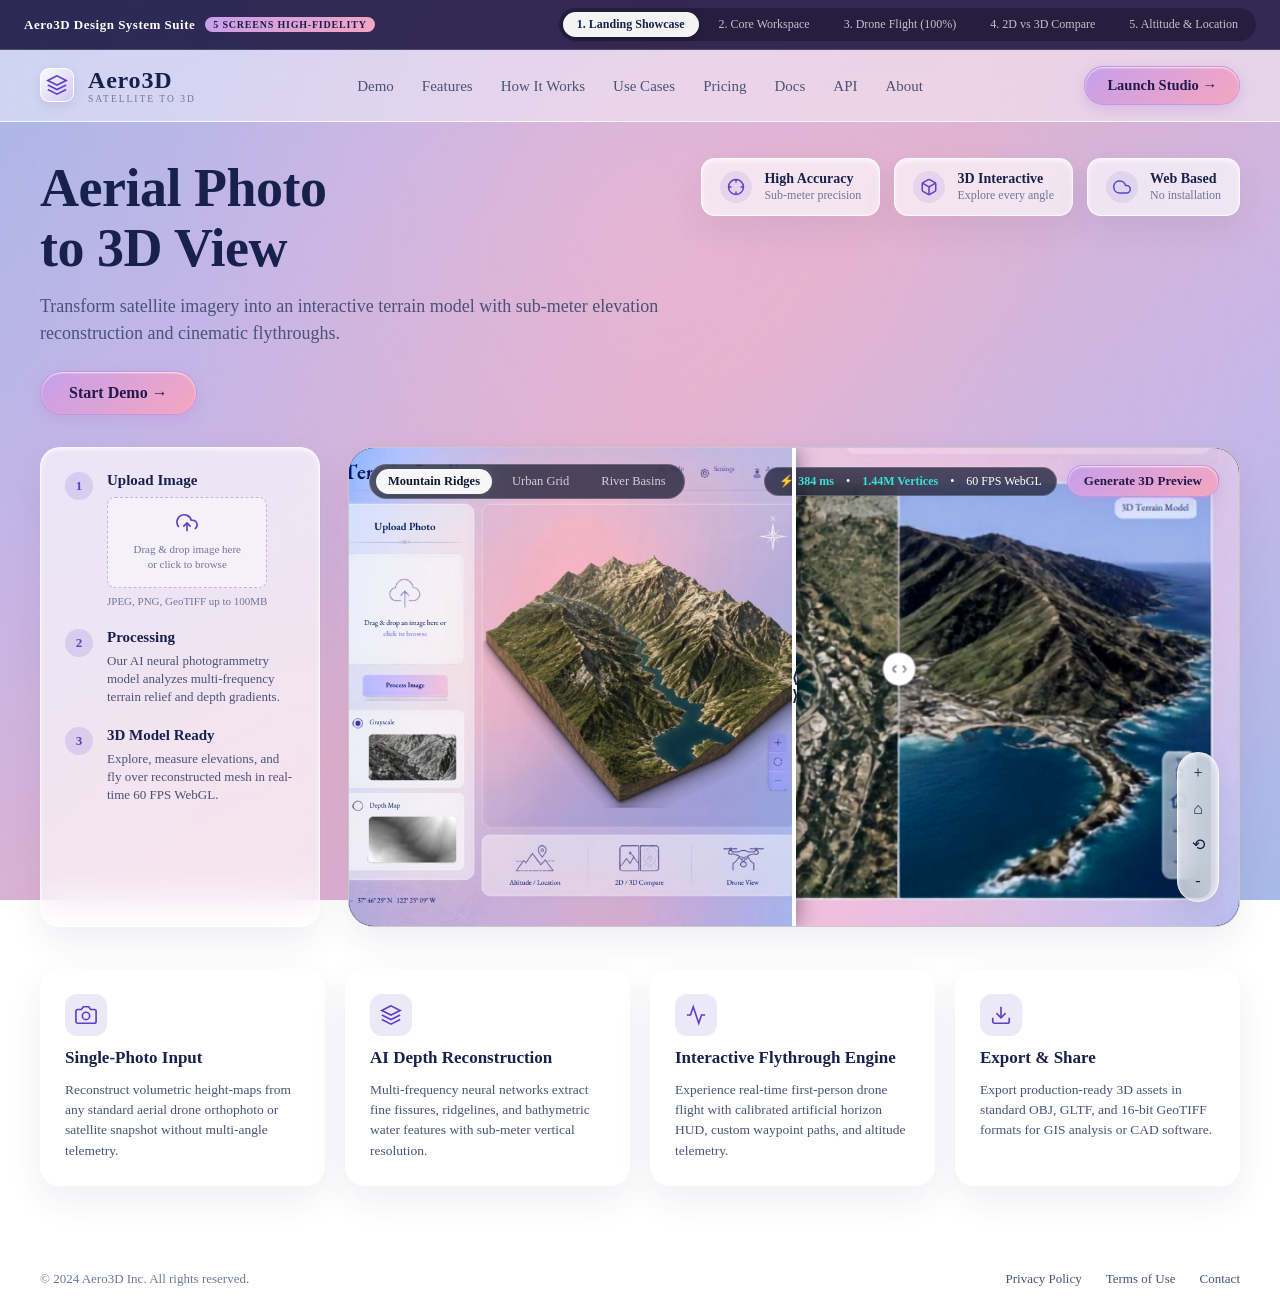
==== Aero3D - Copy/index.html @ 3863f7a6 "first commit" ====
<!DOCTYPE html>
<html lang="en">
<head>
  <meta charset="UTF-8">
  <meta name="viewport" content="width=device-width, initial-scale=1.0">
  <title>Aero3D — Satellite & Aerial Imagery to Interactive 3D Terrain</title>
  
  <!-- Core Design Tokens & Component Styles -->
  <link rel="stylesheet" href="css/design-tokens.css">
  <link rel="stylesheet" href="css/layout.css">
  <link rel="stylesheet" href="css/components.css">

  <!-- Three.js for Real-Time 3D WebGL Terrain Extrusion & Drone Flight (Local & Offline-Ready) -->
  <script src="js/three.min.js"></script>
</head>
<body>

  <!-- App Wrapper -->
  <div class="app-container">

    <!-- =========================================================
         TOP PROTOTYPE SWITCHER (Instant Testing & QA for All 5 Screens)
         ========================================================= -->
    <header class="prototype-switcher-bar">
      <div class="prototype-title">
        <span>Aero3D Design System Suite</span>
        <span class="prototype-badge">5 Screens High-Fidelity</span>
      </div>
      <div class="screen-pills">
        <button class="screen-pill-btn active" data-target="screen-1">1. Landing Showcase</button>
        <button class="screen-pill-btn" data-target="screen-2">2. Core Workspace</button>
        <button class="screen-pill-btn" data-target="screen-3">3. Drone Flight (100%)</button>
        <button class="screen-pill-btn" data-target="screen-4">4. 2D vs 3D Compare</button>
        <button class="screen-pill-btn" data-target="screen-5">5. Altitude & Location</button>
      </div>
    </header>

    <!-- Master Viewport for Screens -->
    <main class="screens-viewport">

      <!-- =========================================================
           SCREEN 1: LANDING / DEMO SHOWCASE PAGE
           ========================================================= -->
      <section id="screen-1" class="screen-view active">
        <!-- Screen 1 Header -->
        <header class="app-header">
          <div class="brand-wrapper" data-nav-target="screen-1">
            <div class="brand-icon">
              <!-- Geometric Layers Satellite Icon -->
              <svg width="22" height="22" viewBox="0 0 24 24" fill="none" stroke="currentColor" stroke-width="1.8">
                <polygon points="12 2 2 7 12 12 22 7 12 2"></polygon>
                <polyline points="2 17 12 22 22 17"></polyline>
                <polyline points="2 12 12 17 22 12"></polyline>
              </svg>
            </div>
            <div class="brand-text-group">
              <span class="brand-title">Aero3D</span>
              <span class="brand-subtitle">Satellite to 3D</span>
            </div>
          </div>

          <nav>
            <ul class="nav-menu">
              <li><a class="nav-link active" data-nav-target="screen-1">Demo</a></li>
              <li><a class="nav-link" href="#features">Features</a></li>
              <li><a class="nav-link" href="#how-it-works">How It Works</a></li>
              <li><a class="nav-link" href="#use-cases">Use Cases</a></li>
              <li><a class="nav-link" href="#pricing">Pricing</a></li>
              <li><a class="nav-link" href="#docs">Docs</a></li>
              <li><a class="nav-link" href="#api">API</a></li>
              <li><a class="nav-link" href="#about">About</a></li>
            </ul>
          </nav>

          <div class="header-actions">
            <button class="btn-primary" data-nav-target="screen-2">
              Launch Studio &rarr;
            </button>
          </div>
        </header>

        <!-- Landing Hero Section -->
        <div class="landing-hero-container">
          <div class="landing-top-bar">
            <div class="hero-title-group">
              <h1 class="hero-title">Aerial Photo<br>to 3D View</h1>
              <p class="hero-subtitle">Transform satellite imagery into an interactive terrain model with sub-meter elevation reconstruction and cinematic flythroughs.</p>
              <button class="btn-primary" data-nav-target="screen-2" style="font-size: 16px; padding: 12px 28px;">
                Start Demo &rarr;
              </button>
            </div>

            <!-- Top-Right Feature Stat Tags -->
            <div class="hero-tag-pills">
              <div class="stat-tag-card">
                <div class="stat-tag-icon">
                  <svg width="18" height="18" viewBox="0 0 24 24" fill="none" stroke="currentColor" stroke-width="2">
                    <circle cx="12" cy="12" r="10"></circle>
                    <line x1="22" y1="12" x2="18" y2="12"></line>
                    <line x1="6" y1="12" x2="2" y2="12"></line>
                    <line x1="12" y1="6" x2="12" y2="2"></line>
                    <line x1="12" y1="22" x2="12" y2="18"></line>
                  </svg>
                </div>
                <div class="stat-tag-text">
                  <h4>High Accuracy</h4>
                  <p>Sub-meter precision</p>
                </div>
              </div>

              <div class="stat-tag-card">
                <div class="stat-tag-icon">
                  <svg width="18" height="18" viewBox="0 0 24 24" fill="none" stroke="currentColor" stroke-width="2">
                    <path d="M21 16V8a2 2 0 0 0-1-1.73l-7-4a2 2 0 0 0-2 0l-7 4A2 2 0 0 0 3 8v8a2 2 0 0 0 1 1.73l7 4a2 2 0 0 0 2 0l7-4A2 2 0 0 0 21 16z"></path>
                    <polyline points="3.27 6.96 12 12.01 20.73 6.96"></polyline>
                    <line x1="12" y1="22.08" x2="12" y2="12"></line>
                  </svg>
                </div>
                <div class="stat-tag-text">
                  <h4>3D Interactive</h4>
                  <p>Explore every angle</p>
                </div>
              </div>

              <div class="stat-tag-card">
                <div class="stat-tag-icon">
                  <svg width="18" height="18" viewBox="0 0 24 24" fill="none" stroke="currentColor" stroke-width="2">
                    <path d="M18 10h-1.26A8 8 0 1 0 9 20h9a5 5 0 0 0 0-10z"></path>
                  </svg>
                </div>
                <div class="stat-tag-text">
                  <h4>Web Based</h4>
                  <p>No installation</p>
                </div>
              </div>
            </div>
          </div>

          <!-- Interactive Demo Sandbox Showcase -->
          <div class="landing-showcase-grid">
            
            <!-- Left Workflow Steps Card -->
            <div class="workflow-steps-card glass-panel">
              <div class="workflow-step">
                <div class="step-number-bubble">1</div>
                <div class="step-content">
                  <h4>Upload Image</h4>
                  <div class="mini-upload-box" data-nav-target="screen-2">
                    <svg width="22" height="22" viewBox="0 0 24 24" fill="none" stroke="#5c41c7" stroke-width="1.8">
                      <path d="M16 16l-4-4-4 4"></path>
                      <path d="M12 12v9"></path>
                      <path d="M20.39 18.39A5 5 0 0 0 18 9h-1.26A8 8 0 1 0 3 16.3"></path>
                    </svg>
                    <p>Drag & drop image here<br>or click to browse</p>
                  </div>
                  <p style="margin-top: 6px; font-size: 11px; color: var(--text-muted);">JPEG, PNG, GeoTIFF up to 100MB</p>
                </div>
              </div>

              <div class="workflow-step">
                <div class="step-number-bubble">2</div>
                <div class="step-content">
                  <h4>Processing</h4>
                  <p>Our AI neural photogrammetry model analyzes multi-frequency terrain relief and depth gradients.</p>
                </div>
              </div>

              <div class="workflow-step">
                <div class="step-number-bubble">3</div>
                <div class="step-content">
                  <h4>3D Model Ready</h4>
                  <p>Explore, measure elevations, and fly over reconstructed mesh in real-time 60 FPS WebGL.</p>
                </div>
              </div>
            </div>

            <!-- Center/Right Split Demo Stage -->
            <div id="landing-showcase-stage" class="showcase-stage-card glass-panel">
              <!-- Top Demo Controls -->
              <div class="sandbox-top-controls">
                <!-- Presets -->
                <div class="tile-preset-selector">
                  <button class="preset-chip active" data-preset="mountain">Mountain Ridges</button>
                  <button class="preset-chip" data-preset="urban">Urban Grid</button>
                  <button class="preset-chip" data-preset="river">River Basins</button>
                </div>

                <!-- Live Render Stats & Button -->
                <div style="display: flex; gap: 10px; align-items: center;">
                  <div class="render-stats-pill">
                    <span>⚡ <strong id="stat-render-time" class="stat-highlight">384 ms</strong></span>
                    <span>•</span>
                    <span id="stat-elevation-points" class="stat-highlight">1.44M Vertices</span>
                    <span>•</span>
                    <span>60 FPS WebGL</span>
                  </div>
                  <button id="btn-generate-demo" class="btn-primary" style="padding: 7px 16px; font-size: 13px;">
                    Generate 3D Preview
                  </button>
                </div>
              </div>

              <!-- Interactive Split-Slider Viewer -->
              <div class="compare-slider-wrapper" style="position: absolute; top: 0; left: 0; width: 100%; height: 100%;">
                <!-- 2D Layer (Right Base) -->
                <div class="compare-panel-2d">
                  <img src="assets/media_1789412458760.jpg" alt="2D Satellite Aerial" class="compare-image-layer" style="object-position: 42% 52%; filter: contrast(1.08);">
                  <span class="panel-badge badge-2d">2D Satellite Image</span>
                </div>

                <!-- 3D Layer (Left Split) -->
                <div id="landing-3d-panel" class="compare-panel-3d" style="width: 50%;">
                  <img src="assets/media_1789412458750.jpg" alt="3D Rendered Mesh" class="compare-image-layer" style="object-position: 70% 48%; filter: saturate(1.15);">
                  <span class="panel-badge badge-3d">3D Terrain Model</span>
                </div>

                <!-- Split Handle -->
                <div id="landing-split-handle" class="compare-slider-handle" style="left: 50%;">
                  <div class="handle-circle-grip">&lang; &rang;</div>
                </div>

                <!-- Floating Canvas Navigation Controls -->
                <div class="stage-zoom-controls" style="bottom: 24px; right: 20px;">
                  <button class="zoom-btn" title="Zoom In">+</button>
                  <button class="zoom-btn" title="Home View">⌂</button>
                  <button class="zoom-btn" title="Reset Orbit">⟲</button>
                  <button class="zoom-btn" title="Zoom Out">-</button>
                </div>
              </div>
            </div>

          </div>

          <!-- Feature Highlights Cards Row -->
          <div class="features-grid">
            <div class="feature-card glass-panel">
              <div class="feature-icon-wrapper">
                <svg width="22" height="22" viewBox="0 0 24 24" fill="none" stroke="currentColor" stroke-width="1.8">
                  <path d="M23 19a2 2 0 0 1-2 2H3a2 2 0 0 1-2-2V8a2 2 0 0 1 2-2h4l2-3h6l2 3h4a2 2 0 0 1 2 2z"></path>
                  <circle cx="12" cy="13" r="4"></circle>
                </svg>
              </div>
              <h3>Single-Photo Input</h3>
              <p>Reconstruct volumetric height-maps from any standard aerial drone orthophoto or satellite snapshot without multi-angle telemetry.</p>
            </div>

            <div class="feature-card glass-panel">
              <div class="feature-icon-wrapper">
                <svg width="22" height="22" viewBox="0 0 24 24" fill="none" stroke="currentColor" stroke-width="1.8">
                  <polygon points="12 2 2 7 12 12 22 7 12 2"></polygon>
                  <polyline points="2 17 12 22 22 17"></polyline>
                  <polyline points="2 12 12 17 22 12"></polyline>
                </svg>
              </div>
              <h3>AI Depth Reconstruction</h3>
              <p>Multi-frequency neural networks extract fine fissures, ridgelines, and bathymetric water features with sub-meter vertical resolution.</p>
            </div>

            <div class="feature-card glass-panel">
              <div class="feature-icon-wrapper">
                <svg width="22" height="22" viewBox="0 0 24 24" fill="none" stroke="currentColor" stroke-width="1.8">
                  <path d="M22 12h-4l-3 9L9 3l-3 9H2"></path>
                </svg>
              </div>
              <h3>Interactive Flythrough Engine</h3>
              <p>Experience real-time first-person drone flight with calibrated artificial horizon HUD, custom waypoint paths, and altitude telemetry.</p>
            </div>

            <div class="feature-card glass-panel">
              <div class="feature-icon-wrapper">
                <svg width="22" height="22" viewBox="0 0 24 24" fill="none" stroke="currentColor" stroke-width="1.8">
                  <path d="M21 15v4a2 2 0 0 1-2 2H5a2 2 0 0 1-2-2v-4"></path>
                  <polyline points="7 10 12 15 17 10"></polyline>
                  <line x1="12" y1="15" x2="12" y2="3"></line>
                </svg>
              </div>
              <h3>Export & Share</h3>
              <p>Export production-ready 3D assets in standard OBJ, GLTF, and 16-bit GeoTIFF formats for GIS analysis or CAD software.</p>
            </div>
          </div>
        </div>

        <!-- Landing Footer -->
        <footer class="landing-footer">
          <div>&copy; 2024 Aero3D Inc. All rights reserved.</div>
          <div class="landing-footer-links">
            <a href="#privacy">Privacy Policy</a>
            <a href="#terms">Terms of Use</a>
            <a href="#contact">Contact</a>
          </div>
        </footer>
      </section>

      <!-- =========================================================
           SCREEN 2: CORE WORKSPACE / STUDIO VIEW
           ========================================================= -->
      <section id="screen-2" class="screen-view">
        <div class="studio-layout">
          <!-- Top Slim Header -->
          <header class="studio-header">
            <div class="brand-wrapper" data-nav-target="screen-1">
              <div class="brand-icon">
                <svg width="20" height="20" viewBox="0 0 24 24" fill="none" stroke="currentColor" stroke-width="1.8">
                  <polygon points="12 2 2 7 12 12 22 7 12 2"></polygon>
                  <polyline points="2 17 12 22 22 17"></polyline>
                  <polyline points="2 12 12 17 22 12"></polyline>
                </svg>
              </div>
              <div class="brand-text-group">
                <span class="brand-title" style="font-size: 20px;">Terrain Studio</span>
                <span class="brand-subtitle">Aero3D v2.4</span>
              </div>
            </div>

            <!-- File Status Readout -->
            <div style="display: flex; align-items: center; gap: 8px; font-size: 13px; color: var(--text-secondary);">
              <span style="width: 8px; height: 8px; border-radius: 50%; background: #28a745; display: inline-block;"></span>
              <span>Alpine_Ridge_DEM_v2.tif &bull; 16-bit GeoTIFF (Processed &bull; Ready)</span>
            </div>

            <!-- Export Actions & Links -->
            <div style="display: flex; align-items: center; gap: 10px;">
              <button class="btn-secondary btn-export" data-format="OBJ">
                <span>OBJ</span>
              </button>
              <button class="btn-secondary btn-export" data-format="GLTF">
                <span>GLTF</span>
              </button>
              <button class="btn-secondary btn-export" data-format="GeoTIFF">
                <span>GeoTIFF</span>
              </button>
              <span style="width: 1px; height: 22px; background: rgba(0,0,0,0.15); margin: 0 4px;"></span>
              <button class="btn-secondary" style="padding: 7px 12px; font-size: 12.5px;">Help</button>
              <button class="btn-secondary" style="padding: 7px 12px; font-size: 12.5px;">Settings</button>
              <button class="btn-secondary" style="padding: 7px 12px; font-size: 12.5px;">Account</button>
            </div>
          </header>

          <!-- Studio Main Body (30% Left Sidebar / 70% 3D Stage) -->
          <div class="studio-main-body">
            
            <!-- Left Sidebar (30% Width) -->
            <aside class="studio-sidebar">
              
              <!-- Upload Photo Card -->
              <div class="sidebar-card glass-panel">
                <div class="card-heading-row">
                  <h3 class="card-title">Upload Photo</h3>
                  <span style="font-size: 12px; color: var(--text-muted);">Source 2D</span>
                </div>

                <div id="studio-drop-area" class="drag-drop-area">
                  <div class="upload-icon-circle">
                    <svg width="22" height="22" viewBox="0 0 24 24" fill="none" stroke="currentColor" stroke-width="1.8">
                      <path d="M16 16l-4-4-4 4"></path>
                      <path d="M12 12v9"></path>
                      <path d="M20.39 18.39A5 5 0 0 0 18 9h-1.26A8 8 0 1 0 3 16.3"></path>
                    </svg>
                  </div>
                  <p class="drag-drop-prompt">Drag & drop an image here or <span>click to browse</span></p>
                  <p class="format-tags">Supported formats: .jpg, .png, .tif (up to 100MB)</p>
                  <input type="file" id="studio-file-input" style="display: none;" accept=".jpg,.png,.tif,.jpeg">
                </div>

                <button class="btn-primary" style="width: 100%; justify-content: center; padding: 10px;">
                  Process Image
                </button>
              </div>

              <!-- Processing Controls Card -->
              <div class="sidebar-card glass-panel">
                <div class="card-heading-row">
                  <h3 class="card-title">Elevation & Depth Maps</h3>
                  <span style="font-size: 12px; color: var(--text-muted);">Inference</span>
                </div>

                <!-- Grayscale vs Depth Map Previews -->
                <div class="map-preview-grid">
                  <div class="map-option-card active" data-type="grayscale">
                    <div class="map-option-header">
                      <input type="radio" name="map-view" checked id="opt-grayscale">
                      <label for="opt-grayscale">Grayscale</label>
                    </div>
                    <canvas id="thumb-grayscale" width="120" height="64" style="background: linear-gradient(135deg, #111, #888, #fff); border-radius: 4px;"></canvas>
                  </div>

                  <div class="map-option-card" data-type="depth">
                    <div class="map-option-header">
                      <input type="radio" name="map-view" id="opt-depth">
                      <label for="opt-depth">Depth Map</label>
                    </div>
                    <canvas id="thumb-depth" width="120" height="64" style="background: radial-gradient(circle at 60% 40%, #fff, #666, #000); border-radius: 4px;"></canvas>
                  </div>
                </div>

                <!-- Colormap Selectors -->
                <div class="slider-group">
                  <div class="slider-label-row">
                    <span>Colormap Preset</span>
                  </div>
                  <div class="colormap-pills">
                    <button class="colormap-pill-btn" data-colormap="grayscale">Grayscale</button>
                    <button class="colormap-pill-btn" data-colormap="turbo">Turbo</button>
                    <button class="colormap-pill-btn active" data-colormap="terrain">Terrain</button>
                  </div>
                </div>

                <!-- Elevation Scale Slider -->
                <div class="slider-group">
                  <div class="slider-label-row">
                    <span>Elevation Extrusion</span>
                    <span id="elevation-val-badge" class="slider-val-badge">1.2x</span>
                  </div>
                  <input type="range" id="studio-elevation-slider" min="0.1" max="3.0" step="0.1" value="1.2">
                  <div style="display: flex; justify-content: space-between; font-size: 11px; color: var(--text-muted);">
                    <span>Flat (0.1x)</span>
                    <span>Nominal (1.0x)</span>
                    <span>Exaggerated (3.0x)</span>
                  </div>
                </div>
              </div>

            </aside>

            <!-- Main Workspace (70% Width) -->
            <main class="studio-stage-wrapper glass-panel">
              
              <!-- 3D WebGL Viewport Container -->
              <div id="studio-webgl-container" class="webgl-viewport-container">
                <!-- North Arrow Indicator -->
                <div class="stage-north-indicator">
                  <span class="north-star">&#10022;</span>
                  <span class="north-label">N</span>
                </div>

                <!-- Coordinates readout -->
                <div class="stage-coords-badge">
                  <svg width="15" height="15" viewBox="0 0 24 24" fill="none" stroke="#5c41c7" stroke-width="2">
                    <circle cx="12" cy="12" r="10"></circle>
                    <line x1="22" y1="12" x2="18" y2="12"></line>
                    <line x1="6" y1="12" x2="2" y2="12"></line>
                    <line x1="12" y1="6" x2="12" y2="2"></line>
                    <line x1="12" y1="22" x2="12" y2="18"></line>
                  </svg>
                  <span>37&deg; 46' 29" N &nbsp; 122&deg; 25' 09" W</span>
                </div>

                <!-- Floating Zoom Buttons -->
                <div class="stage-zoom-controls">
                  <button id="stage-zoom-in" class="zoom-btn" title="Zoom In">+</button>
                  <button id="stage-reset-view" class="zoom-btn" title="Reset Orbit">↺</button>
                  <button id="stage-zoom-out" class="zoom-btn" title="Zoom Out">-</button>
                </div>
              </div>

              <!-- Bottom Floating Dock (3 Control Modules) -->
              <nav class="studio-floating-dock">
                
                <!-- Module 1: Altitude / Location -->
                <button class="dock-module-btn" data-nav-target="screen-5">
                  <div class="dock-module-icon">
                    <svg width="26" height="26" viewBox="0 0 24 24" fill="none" stroke="currentColor" stroke-width="1.8">
                      <path d="M8 3l4 8 5-5 5 15H2L8 3z"></path>
                      <circle cx="12" cy="7" r="2"></circle>
                    </svg>
                  </div>
                  <span>Altitude / Location</span>
                </button>

                <div class="dock-divider"></div>

                <!-- Module 2: 2D vs 3D Comparison -->
                <button class="dock-module-btn" data-nav-target="screen-4">
                  <div class="dock-module-icon">
                    <svg width="26" height="26" viewBox="0 0 24 24" fill="none" stroke="currentColor" stroke-width="1.8">
                      <rect x="3" y="3" width="18" height="18" rx="2" ry="2"></rect>
                      <line x1="12" y1="3" x2="12" y2="21"></line>
                      <path d="M8 12l2 2 3-4"></path>
                    </svg>
                  </div>
                  <span>2D / 3D Compare</span>
                </button>

                <div class="dock-divider"></div>

                <!-- Module 3: Drone View -->
                <button class="dock-module-btn" data-nav-target="screen-3">
                  <div class="dock-module-icon">
                    <!-- Quadcopter Drone Icon -->
                    <svg width="26" height="26" viewBox="0 0 24 24" fill="none" stroke="currentColor" stroke-width="1.8">
                      <circle cx="12" cy="12" r="3"></circle>
                      <line x1="12" y1="9" x2="12" y2="4"></line>
                      <line x1="12" y1="15" x2="12" y2="20"></line>
                      <line x1="9" y1="12" x2="4" y2="12"></line>
                      <line x1="15" y1="12" x2="20" y2="12"></line>
                      <circle cx="4" cy="4" r="2"></circle>
                      <circle cx="20" cy="4" r="2"></circle>
                      <circle cx="4" cy="20" r="2"></circle>
                      <circle cx="20" cy="20" r="2"></circle>
                    </svg>
                  </div>
                  <span>Drone View</span>
                </button>

              </nav>

            </main>
          </div>
        </div>
      </section>

      <!-- =========================================================
           SCREEN 3: FULLSCREEN DRONE FLIGHT VIEW (100% CANVAS)
           ========================================================= -->
      <section id="screen-3" class="screen-view">
        <div class="drone-viewport-wrapper">
          <!-- Edge-to-Edge WebGL Flight Canvas -->
          <canvas id="drone-canvas"></canvas>

          <!-- Minimalistic HUD Overlay -->
          <div class="drone-hud-overlay">
            
            <!-- Top HUD Heading & Telemetry Bar -->
            <div class="hud-top-bar">
              <!-- Airspeed Readout -->
              <div class="hud-telemetry-badge">
                <span class="hud-metric-label">Airspeed</span>
                <div>
                  <span id="hud-airspeed-val" class="hud-metric-val">54</span>
                  <span class="hud-metric-unit">km/h</span>
                </div>
              </div>

              <!-- Center Compass Tape -->
              <div class="compass-tape-container">
                <span id="hud-compass-heading" class="compass-heading-text">042&deg; NE</span>
                <div class="compass-tape-ticks">
                  <span>030</span>
                  <span>|</span>
                  <span style="color: #fff; font-weight: bold;">042</span>
                  <span>|</span>
                  <span>060</span>
                </div>
              </div>

              <!-- Altitude Counter -->
              <div class="hud-telemetry-badge" style="align-items: flex-end;">
                <span class="hud-metric-label">Altitude</span>
                <div>
                  <span id="hud-altitude-val" class="hud-metric-val">412 m</span>
                  <span class="hud-metric-unit">AGL</span>
                </div>
                <span id="hud-msl-val" style="font-size: 11px; color: rgba(255,255,255,0.7); margin-top: 2px;">2,134 m MSL</span>
              </div>
            </div>

            <!-- Center Artificial Horizon Indicator SVG -->
            <div class="hud-center-stage">
              <svg class="artificial-horizon-svg" viewBox="0 0 320 320">
                <!-- Pitch & Roll dynamic group -->
                <g id="hud-horizon-pitch-group">
                  <!-- Pitch ladder lines -->
                  <line x1="120" y1="120" x2="200" y2="120" stroke="rgba(255,255,255,0.7)" stroke-width="1.5"></line>
                  <text x="210" y="124" fill="rgba(255,255,255,0.7)" font-size="10" font-family="Times New Roman">+10&deg;</text>
                  
                  <line x1="100" y1="160" x2="220" y2="160" stroke="#38e1d5" stroke-width="2"></line>
                  <text x="230" y="164" fill="#38e1d5" font-size="11" font-family="Times New Roman">0&deg; HORIZON</text>

                  <line x1="120" y1="200" x2="200" y2="200" stroke="rgba(255,255,255,0.7)" stroke-width="1.5" stroke-dasharray="4,4"></line>
                  <text x="210" y="204" fill="rgba(255,255,255,0.7)" font-size="10" font-family="Times New Roman">-10&deg;</text>
                </g>

                <!-- Static Aircraft Reticle in Center -->
                <circle cx="160" cy="160" r="4" fill="#38e1d5"></circle>
                <line x1="130" y1="160" x2="150" y2="160" stroke="#38e1d5" stroke-width="2.5"></line>
                <line x1="170" y1="160" x2="190" y2="160" stroke="#38e1d5" stroke-width="2.5"></line>
                <line x1="160" y1="150" x2="160" y2="140" stroke="#38e1d5" stroke-width="2.5"></line>
              </svg>
            </div>

            <!-- Floating Flight Footer Bar -->
            <footer class="drone-floating-footer">
              
              <!-- WASD / Arrow Control Map Indicator -->
              <div class="wasd-control-map">
                <div class="key-cluster">
                  <div class="key-pill key-w">W</div>
                  <div class="key-pill key-a">A</div>
                  <div class="key-pill key-s">S</div>
                  <div class="key-pill key-d">D</div>
                </div>
                <div class="key-cluster-desc">
                  <strong>Flight Controls</strong><br>
                  Pitch / Roll / Yaw
                </div>
              </div>

              <!-- Speed Multiplier -->
              <div class="flight-control-group">
                <span class="control-group-title">Speed:</span>
                <div class="speed-pills">
                  <button class="speed-btn active" data-speed="1">1x</button>
                  <button class="speed-btn" data-speed="2">2x</button>
                  <button class="speed-btn" data-speed="5">5x</button>
                </div>
              </div>

              <!-- Waypoint Path Recorder -->
              <div class="waypoint-recorder-group">
                <button id="record-flight-btn" class="record-btn">
                  <span class="rec-dot">&bull;</span> Record Flight
                </button>
                <span id="rec-timer-badge" style="display: none; font-size: 11px; color: #c92a2a; font-weight: bold;">REC 00:00:00</span>
                <div class="playback-controls">
                  <button id="play-flight-btn" class="hud-btn-mini" title="Play Flight Path">&blacktriangleright;</button>
                  <button id="pause-flight-btn" class="hud-btn-mini" title="Pause Flight Path">&#10074;&#10074;</button>
                </div>
              </div>

              <!-- Camera Angle Presets -->
              <div class="flight-control-group">
                <span class="control-group-title">Angle:</span>
                <div class="camera-preset-pills">
                  <button class="camera-preset-btn" data-preset="nadir">Nadir 90&deg;</button>
                  <button class="camera-preset-btn" data-preset="oblique">Oblique 45&deg;</button>
                  <button class="camera-preset-btn active" data-preset="horizon">Horizon 0&deg;</button>
                </div>
              </div>

              <!-- Exit to Studio Button -->
              <button class="exit-studio-btn" data-nav-target="screen-2">
                <span>&larr; Exit to Studio</span>
              </button>

            </footer>

          </div>
        </div>
      </section>

      <!-- =========================================================
           SCREEN 4: 2D VS 3D COMPARISON WINDOW
           ========================================================= -->
      <section id="screen-4" class="screen-view">
        <div class="compare-screen-container">
          
          <!-- Top Bar -->
          <div class="compare-top-header">
            <div class="compare-title-group">
              <h2>2D vs 3D Comparison</h2>
              <p>Synchronized dual-viewport inspection with coordinate grid alignment and elevation difference overlay.</p>
            </div>

            <button class="btn-secondary" data-nav-target="screen-2">
              &larr; Back to Studio
            </button>
          </div>

          <!-- Control Toolbar -->
          <div class="compare-toolbar">
            <div class="compare-tools-left">
              <!-- Dual-View Lock / Unlock Toggle -->
              <button id="btn-toggle-lock" class="compare-toggle-btn active">
                <span class="icon">&#128274;</span> Synchronized View
              </button>

              <!-- Difference Map Peak Overlay Toggle -->
              <button id="btn-toggle-diff" class="compare-toggle-btn">
                <span class="icon">&#128506;</span> Peak Difference Overlay
              </button>
            </div>

            <div class="compare-tools-right">
              <!-- Opacity Cross-Fade Slider -->
              <div class="compare-opacity-group">
                <span>3D Relief Opacity:</span>
                <input type="range" id="compare-opacity-slider" min="0" max="1" step="0.05" value="1" style="width: 140px;">
              </div>
            </div>
          </div>

          <!-- Comparison Viewport Stage (Side-by-Side Split Slider) -->
          <div class="compare-stage-card">
            <div id="compare-slider-wrapper" class="compare-slider-wrapper">
              
              <!-- Left Panel: 2D Satellite Image -->
              <div class="compare-panel-2d">
                <img id="compare-img-2d" src="assets/media_1789412458760.jpg" alt="Source 2D Satellite" class="compare-image-layer" style="object-position: 42% 52%;">
                <span class="panel-badge badge-2d">Source Satellite 2D (Sentinel-2 High-Res &bull; 0.5m GSD)</span>
                
                <!-- Coordinate Grid Lines -->
                <div class="coord-grid-overlay">
                  <span class="coord-grid-ticks">35&deg; 50' N / 120&deg; 16' E &bull; Grid 500m</span>
                </div>
              </div>

              <!-- Right Panel: Synchronized 3D Textured Relief Mesh -->
              <div id="compare-panel-3d" class="compare-panel-3d">
                <img id="compare-img-3d" src="assets/media_1789412458750.jpg" alt="Extruded 3D Relief Mesh" class="compare-image-layer" style="object-position: 70% 48%;">
                <span class="panel-badge badge-3d">Aero3D Neural DEM (Extruded Surface Relief)</span>
                
                <!-- Coordinate Grid Lines for 3D -->
                <div class="coord-grid-overlay"></div>
              </div>

              <!-- Peak Elevation Difference Map Overlay Layer -->
              <div id="difference-overlay-layer" class="difference-overlay-layer">
                <canvas id="difference-canvas"></canvas>
              </div>

              <!-- Central Draggable Split Slider Handle -->
              <div id="compare-slider-handle" class="compare-slider-handle">
                <div class="handle-circle-grip">&lang; &rang;</div>
              </div>

            </div>
          </div>

        </div>
      </section>

      <!-- =========================================================
           SCREEN 5: ALTITUDE & LOCATION MAP-BASED INFO PAGE
           ========================================================= -->
      <section id="screen-5" class="screen-view">
        <!-- Header -->
        <header class="app-header">
          <div class="brand-wrapper" data-nav-target="screen-1">
            <div class="brand-icon">
              <svg width="22" height="22" viewBox="0 0 24 24" fill="none" stroke="currentColor" stroke-width="1.8">
                <polygon points="12 2 2 7 12 12 22 7 12 2"></polygon>
                <polyline points="2 17 12 22 22 17"></polyline>
                <polyline points="2 12 12 17 22 12"></polyline>
              </svg>
            </div>
            <div class="brand-text-group">
              <span class="brand-title">Aero3D</span>
              <span class="brand-subtitle">Satellite to 3D</span>
            </div>
          </div>

          <nav>
            <ul class="nav-menu">
              <li><a class="nav-link" data-nav-target="screen-2">Dashboard</a></li>
              <li><a class="nav-link active" data-nav-target="screen-5">Map</a></li>
              <li><a class="nav-link" href="#scenes">Scenes</a></li>
              <li><a class="nav-link" href="#tools">Tools</a></li>
              <li><a class="nav-link" href="#data">Data</a></li>
              <li><a class="nav-link" href="#help">Help</a></li>
            </ul>
          </nav>

          <div class="header-actions">
            <button class="btn-icon" title="Account Profile">
              <svg width="18" height="18" viewBox="0 0 24 24" fill="none" stroke="currentColor" stroke-width="2">
                <path d="M20 21v-2a4 4 0 0 0-4-4H8a4 4 0 0 0-4 4v2"></path>
                <circle cx="12" cy="7" r="4"></circle>
              </svg>
            </button>
          </div>
        </header>

        <!-- Main Map Container -->
        <div class="map-screen-container">
          
          <!-- Title Row with "Open in 3D" Button -->
          <div class="map-screen-top-header">
            <div class="map-title-group">
              <h2>Altitude / Location</h2>
              <p>Explore elevation and coordinates</p>
            </div>

            <button class="btn-secondary" data-nav-target="screen-2" style="padding: 10px 22px; font-size: 15px; font-weight: 600;">
              <svg width="18" height="18" viewBox="0 0 24 24" fill="none" stroke="currentColor" stroke-width="2">
                <path d="M21 16V8a2 2 0 0 0-1-1.73l-7-4a2 2 0 0 0-2 0l-7 4A2 2 0 0 0 3 8v8a2 2 0 0 0 1 1.73l7 4a2 2 0 0 0 2 0l7-4A2 2 0 0 0 21 16z"></path>
                <polyline points="3.27 6.96 12 12.01 20.73 6.96"></polyline>
                <line x1="12" y1="22.08" x2="12" y2="12"></line>
              </svg>
              <span>Open in 3D</span>
            </button>
          </div>

          <!-- Main Grid: 60% Map + 40% Analytical Side Panel -->
          <div class="map-dashboard-grid">
            
            <!-- Interactive Topographic 2D Map (60%) -->
            <div class="topographic-map-card">
              <canvas id="topographic-map-canvas"></canvas>

              <!-- Compass Rose -->
              <div class="map-compass-rose">
                <svg viewBox="0 0 100 100" width="50" height="50">
                  <polygon points="50,10 56,44 50,40" fill="#5c41c7"></polygon>
                  <polygon points="50,10 44,44 50,40" fill="#7b62db"></polygon>
                  <polygon points="50,90 56,56 50,60" fill="#888"></polygon>
                  <polygon points="50,90 44,56 50,60" fill="#aaa"></polygon>
                  <polygon points="10,50 44,44 40,50" fill="#888"></polygon>
                  <polygon points="10,50 44,56 40,50" fill="#aaa"></polygon>
                  <polygon points="90,50 56,44 60,50" fill="#888"></polygon>
                  <polygon points="90,50 56,56 60,50" fill="#aaa"></polygon>
                  <circle cx="50" cy="50" r="4" fill="#fff" stroke="#5c41c7" stroke-width="1.5"></circle>
                  <text x="46" y="8" font-size="11" font-weight="bold" fill="#18204c" font-family="Times New Roman">N</text>
                  <text x="47" y="99" font-size="10" fill="#555" font-family="Times New Roman">S</text>
                  <text x="92" y="54" font-size="10" fill="#555" font-family="Times New Roman">E</text>
                  <text x="1" y="54" font-size="10" fill="#555" font-family="Times New Roman">W</text>
                </svg>
              </div>

              <!-- Summit Marker Pin with Tooltip -->
              <div class="map-summit-pin">
                <div class="pin-icon-wrapper">&#128205;</div>
                <div class="pin-bubble">2,134 m</div>
              </div>

              <!-- Map Scale Bar -->
              <div class="map-scale-bar">
                <span>0</span>
                <div class="scale-tick-line"></div>
                <span>500</span>
                <span>1000 m</span>
              </div>
            </div>

            <!-- Analytical Side Panel (40%) -->
            <aside class="map-analytical-panel">
              
              <!-- Location Card -->
              <div class="data-metric-card glass-panel">
                <div class="metric-card-icon">
                  <svg width="20" height="20" viewBox="0 0 24 24" fill="none" stroke="currentColor" stroke-width="2">
                    <path d="M21 10c0 7-9 13-9 13s-9-6-9-13a9 9 0 0 1 18 0z"></path>
                    <circle cx="12" cy="10" r="3"></circle>
                  </svg>
                </div>
                <div class="metric-card-content">
                  <div class="metric-header-title">Location</div>
                  <div class="metric-primary-val" style="font-size: 20px;">Alpine Ridge</div>
                  <div class="metric-sub-val">Rocky Mountains &bull; Colorado, USA</div>
                </div>
              </div>

              <!-- Altitude Card -->
              <div class="data-metric-card glass-panel">
                <div class="metric-card-icon">
                  <svg width="20" height="20" viewBox="0 0 24 24" fill="none" stroke="currentColor" stroke-width="2">
                    <path d="M8 3l4 8 5-5 5 15H2L8 3z"></path>
                  </svg>
                </div>
                <div class="metric-card-content">
                  <div class="metric-header-title">Altitude</div>
                  <div class="metric-primary-val">2,134 m</div>
                  <div class="metric-sub-val">7,001 ft ASL</div>
                </div>
              </div>

              <!-- Coordinates Card -->
              <div class="data-metric-card glass-panel">
                <div class="metric-card-icon">
                  <svg width="20" height="20" viewBox="0 0 24 24" fill="none" stroke="currentColor" stroke-width="2">
                    <circle cx="12" cy="12" r="10"></circle>
                    <line x1="22" y1="12" x2="18" y2="12"></line>
                    <line x1="6" y1="12" x2="2" y2="12"></line>
                    <line x1="12" y1="6" x2="12" y2="2"></line>
                    <line x1="12" y1="22" x2="12" y2="18"></line>
                  </svg>
                </div>
                <div class="metric-card-content">
                  <div class="metric-header-title">Coordinates</div>
                  <div style="font-size: 15px; font-weight: 700; color: var(--text-primary);">
                    35&deg; 50' 35.12" N &nbsp; 120&deg; 16' 47.85" E
                  </div>
                  <div class="metric-sub-val" style="font-size: 12px; margin-top: 2px;">
                    UTM 11S 275432 3975434
                  </div>
                </div>
              </div>

              <!-- Terrain Statistics Card -->
              <div class="data-metric-card glass-panel">
                <div class="metric-card-icon">
                  <svg width="20" height="20" viewBox="0 0 24 24" fill="none" stroke="currentColor" stroke-width="2">
                    <path d="M3 3v18h18"></path>
                    <path d="M18.7 8l-5.1 5.2-2.8-2.7L7 14.3"></path>
                  </svg>
                </div>
                <div class="metric-card-content">
                  <div class="metric-header-title">Terrain Statistics</div>
                  <div style="display: flex; gap: 14px; font-size: 14px; color: var(--text-primary); font-weight: 600; margin-top: 4px;">
                    <span>Min: <strong>1,245 m</strong></span>
                    <span>&bull;</span>
                    <span>Avg: <strong>1,890 m</strong></span>
                    <span>&bull;</span>
                    <span>Peak: <strong>2,542 m</strong></span>
                  </div>
                </div>
              </div>

              <!-- Coordinate Search & Export -->
              <div class="coord-search-row">
                <input type="text" id="coord-search-input" class="coord-search-input" placeholder="Search Lat, Lon or Landmark...">
                <button id="coord-search-btn" class="btn-secondary" style="padding: 10px 16px;">Search</button>
              </div>

              <button id="export-summary-btn" class="btn-primary" style="width: 100%; justify-content: center; padding: 11px;">
                Export Summary Report &darr;
              </button>

            </aside>

          </div>

          <!-- Bottom Full-Width Elevation Profile Graph -->
          <div class="elevation-profile-fullcard glass-panel">
            <div class="profile-card-header">
              <h3>Elevation Profile</h3>
              <div class="profile-stats-summary">
                <div>Distance: <strong>14.6 km</strong></div>
                <div>Elevation Gain: <strong>1,289 m</strong></div>
              </div>
            </div>

            <!-- 2D Cross-Section Canvas -->
            <div class="elevation-graph-canvas-wrapper">
              <canvas id="elevation-profile-canvas"></canvas>
            </div>
          </div>

        </div>

        <!-- Status Bar -->
        <footer class="map-status-bar">
          <div class="map-status-left">
            <span>35&deg; 50' 35.12" N, 120&deg; 16' 47.85" E</span>
            <span>2,134 m</span>
          </div>
          <div class="map-status-right">
            <span>Map Data &copy; 2024 Aero3D</span>
            <span>EPSG:4326</span>
          </div>
        </footer>
      </section>

    </main>
  </div>

  <!-- Application Logic & Engine Scripts -->
  <script src="js/terrain-engine.js"></script>
  <script src="js/drone-flight.js"></script>
  <script src="js/comparison-engine.js"></script>
  <script src="js/altitude-analytics.js"></script>
  <script src="api-client.js"></script>
  <script src="js/app.js"></script>

</body>
</html>
---- Aero3D - Copy/css/design-tokens.css ----
/* Aero3D Design Tokens & Core Theme
   Grounded Earth Tones & Atmospheric Twilight Theme
   Strictly Times New Roman Typography */

:root {
  /* Typography */
  --font-serif: "Times New Roman", Times, Baskerville, "Playfair Display", Georgia, serif;
  --font-display: "Times New Roman", Times, Georgia, serif;
  --font-mono: "Times New Roman", Times, "Courier New", monospace;

  /* Atmospheric Sky & Terrain Background */
  --bg-gradient: linear-gradient(135deg, #a4b7e8 0%, #c4b5e7 25%, #e5b0cb 50%, #c8b7e8 75%, #a6b9e8 100%);
  --bg-radial: radial-gradient(circle at 50% 25%, rgba(245, 185, 210, 0.45) 0%, rgba(195, 185, 232, 0.25) 50%, transparent 80%);
  --bg-dark-hud: rgba(18, 24, 48, 0.82);

  /* Frosted Glassmorphism */
  --glass-bg: rgba(255, 255, 255, 0.65);
  --glass-bg-subtle: rgba(255, 255, 255, 0.42);
  --glass-bg-elevated: rgba(255, 255, 255, 0.78);
  --glass-bg-input: rgba(255, 255, 255, 0.55);
  --glass-border: 1px solid rgba(255, 255, 255, 0.78);
  --glass-border-subtle: 1px solid rgba(255, 255, 255, 0.45);
  --glass-border-focus: 1px solid rgba(92, 65, 199, 0.55);
  --glass-shadow: 0 14px 34px rgba(45, 38, 90, 0.08), 0 2px 4px rgba(255, 255, 255, 0.65) inset;
  --glass-shadow-lg: 0 22px 50px rgba(45, 38, 90, 0.13), 0 3px 6px rgba(255, 255, 255, 0.8) inset;
  --glass-shadow-dock: 0 18px 45px rgba(35, 30, 80, 0.16), 0 2px 6px rgba(255, 255, 255, 0.85) inset;
  --backdrop-blur: blur(20px);
  --backdrop-blur-sm: blur(12px);

  /* Color Palette */
  --text-primary: #18204c;
  --text-secondary: #4b5277;
  --text-muted: #6f769b;
  --text-on-dark: #f2f4ff;

  --accent-purple: #5c41c7;
  --accent-purple-light: #7b62db;
  --accent-purple-glow: rgba(92, 65, 199, 0.25);
  --accent-gradient-btn: linear-gradient(135deg, #c79feb 0%, #f4a6bf 100%);
  --accent-gradient-btn-hover: linear-gradient(135deg, #bd8ee7 0%, #f095b2 100%);
  --accent-pill-border: rgba(186, 142, 222, 0.6);

  /* Earth & Satellite Tones */
  --color-slate-grey: #636b7b;
  --color-muted-charcoal: #303746;
  --color-topographic-green: #3b6b55;
  --color-topographic-green-light: #528c70;
  --color-earth-brown: #7b5b3e;
  --color-deep-blue: #1e356e;
  --color-atmospheric-blue: #2c4485;
  --color-cyan-glow: #38e1d5;
  --color-flight-path: #6a48d7;

  /* UI Metrics & Radii */
  --radius-sm: 8px;
  --radius-md: 14px;
  --radius-lg: 20px;
  --radius-xl: 26px;
  --radius-pill: 9999px;

  /* Transitions */
  --transition-smooth: all 0.28s cubic-bezier(0.4, 0, 0.2, 1);
  --transition-fast: all 0.16s ease-out;
}

*, *::before, *::after {
  box-sizing: border-box;
  margin: 0;
  padding: 0;
  font-family: var(--font-serif);
  -webkit-font-smoothing: antialiased;
}

body {
  font-family: var(--font-serif);
  color: var(--text-primary);
  background: var(--bg-gradient);
  background-attachment: fixed;
  min-height: 100vh;
  position: relative;
  overflow-x: hidden;
}

body::before {
  content: "";
  position: fixed;
  top: 0;
  left: 0;
  right: 0;
  bottom: 0;
  background: var(--bg-radial);
  pointer-events: none;
  z-index: 0;
}
---- Aero3D - Copy/css/layout.css ----
/* Aero3D Layout System
   Multi-Screen Layout Architecture & Responsive Breakpoints */

/* App Container */
.app-container {
  position: relative;
  min-height: 100vh;
  display: flex;
  flex-direction: column;
  z-index: 1;
}

/* Master Prototype Navigation Switcher (Allows instant jumping & QA between all 5 screens) */
.prototype-switcher-bar {
  background: rgba(28, 22, 64, 0.88);
  backdrop-filter: var(--backdrop-blur-sm);
  -webkit-backdrop-filter: var(--backdrop-blur-sm);
  color: #fff;
  padding: 8px 24px;
  display: flex;
  align-items: center;
  justify-content: space-between;
  font-size: 13px;
  border-bottom: 1px solid rgba(255, 255, 255, 0.15);
  position: sticky;
  top: 0;
  z-index: 9999;
}

.prototype-title {
  display: flex;
  align-items: center;
  gap: 10px;
  font-weight: 600;
  letter-spacing: 0.5px;
}

.prototype-badge {
  background: var(--accent-gradient-btn);
  color: #201a4e;
  font-size: 10px;
  font-weight: 700;
  padding: 2px 8px;
  border-radius: var(--radius-pill);
  text-transform: uppercase;
  letter-spacing: 0.8px;
}

.screen-pills {
  display: flex;
  gap: 6px;
  background: rgba(0, 0, 0, 0.25);
  padding: 4px;
  border-radius: var(--radius-pill);
}

.screen-pill-btn {
  background: transparent;
  border: none;
  color: rgba(255, 255, 255, 0.72);
  padding: 5px 14px;
  font-size: 12px;
  font-family: var(--font-serif);
  border-radius: var(--radius-pill);
  cursor: pointer;
  transition: var(--transition-fast);
  white-space: nowrap;
}

.screen-pill-btn:hover {
  color: #fff;
  background: rgba(255, 255, 255, 0.12);
}

.screen-pill-btn.active {
  background: rgba(255, 255, 255, 0.95);
  color: var(--text-primary);
  font-weight: bold;
  box-shadow: 0 2px 8px rgba(0, 0, 0, 0.25);
}

/* Screen Views Container */
.screens-viewport {
  flex: 1;
  position: relative;
  width: 100%;
  overflow: hidden;
}

.screen-view {
  display: none;
  width: 100%;
  min-height: calc(100vh - 44px);
  opacity: 0;
  transition: opacity 0.35s ease-in-out;
}

.screen-view.active {
  display: block;
  opacity: 1;
}

/* Screen 3 Drone Flight is strictly edge-to-edge 100% canvas */
.screen-view#screen-3 {
  height: calc(100vh - 44px);
  overflow: hidden;
  position: relative;
}

/* Common App Headers */
.app-header {
  display: flex;
  align-items: center;
  justify-content: space-between;
  padding: 16px 40px;
  background: var(--glass-bg-subtle);
  backdrop-filter: var(--backdrop-blur);
  -webkit-backdrop-filter: var(--backdrop-blur);
  border-bottom: var(--glass-border);
  position: relative;
  z-index: 100;
}

.brand-wrapper {
  display: flex;
  align-items: center;
  gap: 14px;
  cursor: pointer;
}

.brand-icon {
  width: 34px;
  height: 34px;
  display: flex;
  align-items: center;
  justify-content: center;
  background: linear-gradient(135deg, rgba(255, 255, 255, 0.9), rgba(210, 195, 240, 0.7));
  border-radius: 9px;
  box-shadow: 0 4px 12px rgba(45, 38, 90, 0.1);
  border: 1px solid rgba(255, 255, 255, 0.9);
  color: var(--accent-purple);
}

.brand-text-group {
  display: flex;
  flex-direction: column;
}

.brand-title {
  font-size: 24px;
  font-weight: bold;
  letter-spacing: 0.8px;
  color: var(--text-primary);
  line-height: 1.1;
}

.brand-subtitle {
  font-size: 9.5px;
  letter-spacing: 2px;
  color: var(--text-muted);
  text-transform: uppercase;
}

.nav-menu {
  display: flex;
  align-items: center;
  gap: 28px;
  list-style: none;
}

.nav-link {
  color: var(--text-secondary);
  text-decoration: none;
  font-size: 15px;
  font-weight: 500;
  padding: 6px 0;
  position: relative;
  transition: var(--transition-fast);
  cursor: pointer;
}

.nav-link:hover {
  color: var(--text-primary);
}

.nav-link.active {
  color: var(--text-primary);
  font-weight: 700;
}

.nav-link.active::after {
  content: "";
  position: absolute;
  bottom: -2px;
  left: 0;
  right: 0;
  height: 2px;
  background: var(--accent-purple);
  border-radius: var(--radius-pill);
}

.header-actions {
  display: flex;
  align-items: center;
  gap: 14px;
}

/* Glassmorphism Containers & Cards */
.glass-panel {
  background: var(--glass-bg);
  backdrop-filter: var(--backdrop-blur);
  -webkit-backdrop-filter: var(--backdrop-blur);
  border: var(--glass-border);
  box-shadow: var(--glass-shadow);
  border-radius: var(--radius-lg);
}

.glass-panel-elevated {
  background: var(--glass-bg-elevated);
  backdrop-filter: var(--backdrop-blur);
  -webkit-backdrop-filter: var(--backdrop-blur);
  border: var(--glass-border);
  box-shadow: var(--glass-shadow-lg);
  border-radius: var(--radius-lg);
}

/* Button & Control Styles */
.btn-primary {
  background: var(--accent-gradient-btn);
  color: #23194a;
  border: 1px solid var(--accent-pill-border);
  padding: 10px 22px;
  font-size: 14.5px;
  font-weight: 600;
  font-family: var(--font-serif);
  border-radius: var(--radius-pill);
  cursor: pointer;
  box-shadow: 0 4px 14px rgba(186, 142, 222, 0.4), inset 0 1px 2px rgba(255, 255, 255, 0.8);
  transition: var(--transition-smooth);
  display: inline-flex;
  align-items: center;
  gap: 8px;
  text-decoration: none;
}

.btn-primary:hover {
  background: var(--accent-gradient-btn-hover);
  transform: translateY(-1px);
  box-shadow: 0 6px 18px rgba(186, 142, 222, 0.55), inset 0 1px 3px rgba(255, 255, 255, 0.9);
}

.btn-secondary {
  background: rgba(255, 255, 255, 0.7);
  color: var(--text-primary);
  border: var(--glass-border);
  padding: 9px 18px;
  font-size: 14px;
  font-weight: 500;
  font-family: var(--font-serif);
  border-radius: var(--radius-pill);
  cursor: pointer;
  transition: var(--transition-fast);
  display: inline-flex;
  align-items: center;
  gap: 7px;
  text-decoration: none;
  box-shadow: 0 2px 8px rgba(45, 38, 90, 0.05);
}

.btn-secondary:hover {
  background: rgba(255, 255, 255, 0.92);
  transform: translateY(-1px);
  box-shadow: 0 4px 12px rgba(45, 38, 90, 0.1);
}

.btn-icon {
  width: 36px;
  height: 36px;
  border-radius: 50%;
  display: inline-flex;
  align-items: center;
  justify-content: center;
  border: var(--glass-border);
  background: rgba(255, 255, 255, 0.7);
  color: var(--text-primary);
  cursor: pointer;
  transition: var(--transition-fast);
}

.btn-icon:hover {
  background: #fff;
  transform: scale(1.05);
}

/* =========================================================
   Screen 1: Landing / Demo Showcase Page Layout
   ========================================================= */
.landing-hero-container {
  max-width: 1440px;
  margin: 0 auto;
  padding: 36px 40px 60px;
  display: flex;
  flex-direction: column;
  gap: 32px;
}

.landing-top-bar {
  display: flex;
  align-items: flex-start;
  justify-content: space-between;
  gap: 24px;
}

.hero-title-group {
  max-width: 620px;
}

.hero-title {
  font-size: 54px;
  font-weight: 700;
  line-height: 1.12;
  color: var(--text-primary);
  margin-bottom: 14px;
  letter-spacing: -0.5px;
}

.hero-subtitle {
  font-size: 18px;
  line-height: 1.5;
  color: var(--text-secondary);
  margin-bottom: 24px;
}

.hero-tag-pills {
  display: flex;
  gap: 14px;
}

.stat-tag-card {
  display: flex;
  align-items: center;
  gap: 12px;
  padding: 12px 18px;
  background: var(--glass-bg);
  backdrop-filter: var(--backdrop-blur);
  -webkit-backdrop-filter: var(--backdrop-blur);
  border: var(--glass-border);
  border-radius: var(--radius-md);
  box-shadow: var(--glass-shadow);
}

.stat-tag-icon {
  width: 32px;
  height: 32px;
  border-radius: 50%;
  background: rgba(92, 65, 199, 0.1);
  color: var(--accent-purple);
  display: flex;
  align-items: center;
  justify-content: center;
  font-size: 16px;
}

.stat-tag-text h4 {
  font-size: 14px;
  font-weight: 700;
  color: var(--text-primary);
  line-height: 1.2;
}

.stat-tag-text p {
  font-size: 12px;
  color: var(--text-muted);
}

/* Landing Interactive Demo Showcase Stage */
.landing-showcase-grid {
  display: grid;
  grid-template-columns: 280px 1fr;
  gap: 28px;
  align-items: stretch;
}

.workflow-steps-card {
  padding: 24px;
  display: flex;
  flex-direction: column;
  gap: 20px;
}

.workflow-step {
  display: flex;
  gap: 14px;
}

.step-number-bubble {
  width: 28px;
  height: 28px;
  border-radius: 50%;
  background: rgba(92, 65, 199, 0.15);
  color: var(--accent-purple);
  display: flex;
  align-items: center;
  justify-content: center;
  font-size: 13px;
  font-weight: bold;
  flex-shrink: 0;
}

.step-content h4 {
  font-size: 15px;
  font-weight: 700;
  color: var(--text-primary);
  margin-bottom: 6px;
}

.step-content p {
  font-size: 13px;
  color: var(--text-secondary);
  line-height: 1.4;
}

.mini-upload-box {
  margin-top: 8px;
  border: 1.5px dashed rgba(92, 65, 199, 0.35);
  background: rgba(255, 255, 255, 0.45);
  border-radius: var(--radius-sm);
  padding: 14px 10px;
  text-align: center;
  cursor: pointer;
  transition: var(--transition-fast);
}

.mini-upload-box:hover {
  background: rgba(255, 255, 255, 0.75);
  border-color: var(--accent-purple);
}

.mini-upload-box p {
  font-size: 11px;
  color: var(--text-muted);
  margin-top: 4px;
}

/* Sandbox Split Showcase */
.showcase-stage-card {
  position: relative;
  overflow: hidden;
  border-radius: var(--radius-xl);
  min-height: 480px;
  background: #000;
}

.sandbox-top-controls {
  position: absolute;
  top: 16px;
  left: 20px;
  right: 20px;
  display: flex;
  align-items: center;
  justify-content: space-between;
  z-index: 20;
}

.tile-preset-selector {
  display: flex;
  align-items: center;
  gap: 8px;
  background: rgba(18, 22, 45, 0.72);
  backdrop-filter: var(--backdrop-blur-sm);
  border: 1px solid rgba(255, 255, 255, 0.2);
  padding: 4px 6px;
  border-radius: var(--radius-pill);
}

.preset-chip {
  background: transparent;
  border: none;
  color: rgba(255, 255, 255, 0.75);
  padding: 5px 12px;
  font-size: 12.5px;
  font-family: var(--font-serif);
  border-radius: var(--radius-pill);
  cursor: pointer;
  transition: var(--transition-fast);
}

.preset-chip.active {
  background: rgba(255, 255, 255, 0.95);
  color: #121832;
  font-weight: 700;
}

.render-stats-pill {
  display: flex;
  align-items: center;
  gap: 12px;
  background: rgba(18, 22, 45, 0.72);
  backdrop-filter: var(--backdrop-blur-sm);
  border: 1px solid rgba(255, 255, 255, 0.2);
  padding: 6px 14px;
  border-radius: var(--radius-pill);
  color: #fff;
  font-size: 12px;
}

.render-stats-pill span {
  display: inline-flex;
  align-items: center;
  gap: 4px;
}

.render-stats-pill .stat-highlight {
  color: var(--color-cyan-glow);
  font-weight: 600;
}

/* Feature Cards Row */
.features-grid {
  display: grid;
  grid-template-columns: repeat(4, 1fr);
  gap: 20px;
  margin-top: 10px;
}

.feature-card {
  padding: 24px;
  display: flex;
  flex-direction: column;
  gap: 12px;
  transition: var(--transition-smooth);
}

.feature-card:hover {
  transform: translateY(-3px);
  box-shadow: var(--glass-shadow-lg);
}

.feature-icon-wrapper {
  width: 42px;
  height: 42px;
  border-radius: 12px;
  background: rgba(92, 65, 199, 0.12);
  color: var(--accent-purple);
  display: flex;
  align-items: center;
  justify-content: center;
  font-size: 20px;
}

.feature-card h3 {
  font-size: 17px;
  font-weight: 700;
  color: var(--text-primary);
}

.feature-card p {
  font-size: 13.5px;
  line-height: 1.5;
  color: var(--text-secondary);
}

/* Landing Footer */
.landing-footer {
  display: flex;
  align-items: center;
  justify-content: space-between;
  padding: 24px 40px;
  border-top: var(--glass-border);
  background: var(--glass-bg-subtle);
  font-size: 13px;
  color: var(--text-muted);
}

.landing-footer-links {
  display: flex;
  gap: 24px;
}

.landing-footer-links a {
  color: var(--text-secondary);
  text-decoration: none;
}

.landing-footer-links a:hover {
  color: var(--text-primary);
}

/* =========================================================
   Screen 2: Core Workspace / Studio View Layout
   ========================================================= */
.studio-layout {
  display: flex;
  flex-direction: column;
  height: calc(100vh - 44px);
  overflow: hidden;
}

.studio-header {
  padding: 10px 28px;
  display: flex;
  align-items: center;
  justify-content: space-between;
  background: var(--glass-bg-subtle);
  backdrop-filter: var(--backdrop-blur);
  border-bottom: var(--glass-border);
}

.studio-main-body {
  display: grid;
  grid-template-columns: 32% 68%;
  flex: 1;
  gap: 18px;
  padding: 16px 24px;
  overflow: hidden;
  align-items: stretch;
}

.studio-sidebar {
  display: flex;
  flex-direction: column;
  gap: 16px;
  overflow-y: auto;
  padding-right: 4px;
}

.sidebar-card {
  padding: 20px;
  display: flex;
  flex-direction: column;
  gap: 16px;
}

.card-heading-row {
  display: flex;
  align-items: center;
  justify-content: space-between;
  border-bottom: 1px solid rgba(255, 255, 255, 0.5);
  padding-bottom: 8px;
}

.card-title {
  font-size: 18px;
  font-weight: 700;
  color: var(--text-primary);
}

.drag-drop-area {
  border: 1.5px dashed rgba(92, 65, 199, 0.45);
  background: rgba(255, 255, 255, 0.45);
  border-radius: var(--radius-md);
  padding: 24px 16px;
  text-align: center;
  cursor: pointer;
  transition: var(--transition-fast);
  display: flex;
  flex-direction: column;
  align-items: center;
  gap: 8px;
}

.drag-drop-area:hover {
  background: rgba(255, 255, 255, 0.75);
  border-color: var(--accent-purple);
}

.upload-icon-circle {
  width: 44px;
  height: 44px;
  border-radius: 50%;
  background: rgba(92, 65, 199, 0.12);
  color: var(--accent-purple);
  display: flex;
  align-items: center;
  justify-content: center;
  font-size: 22px;
}

.drag-drop-prompt {
  font-size: 13.5px;
  color: var(--text-primary);
  font-weight: 500;
}

.drag-drop-prompt span {
  color: var(--accent-purple);
  text-decoration: underline;
}

.format-tags {
  font-size: 11px;
  color: var(--text-muted);
}

.uploaded-preview-badge {
  display: flex;
  align-items: center;
  gap: 12px;
  background: rgba(255, 255, 255, 0.55);
  border: 1px solid rgba(255, 255, 255, 0.7);
  padding: 8px 12px;
  border-radius: var(--radius-sm);
}

.preview-thumb {
  width: 48px;
  height: 48px;
  border-radius: 6px;
  object-fit: cover;
  border: 1px solid rgba(0, 0, 0, 0.1);
}

/* Colormap & Depth Map Selectors */
.map-preview-grid {
  display: grid;
  grid-template-columns: 1fr 1fr;
  gap: 12px;
}

.map-option-card {
  display: flex;
  flex-direction: column;
  gap: 8px;
  padding: 10px;
  border-radius: var(--radius-sm);
  background: rgba(255, 255, 255, 0.45);
  border: 1px solid rgba(255, 255, 255, 0.6);
  cursor: pointer;
  transition: var(--transition-fast);
}

.map-option-card.active {
  background: rgba(255, 255, 255, 0.85);
  border-color: var(--accent-purple);
  box-shadow: 0 4px 12px var(--accent-purple-glow);
}

.map-option-header {
  display: flex;
  align-items: center;
  gap: 8px;
  font-size: 13px;
  font-weight: 600;
  color: var(--text-primary);
}

.map-option-card img, .map-option-card canvas {
  width: 100%;
  height: 64px;
  border-radius: 4px;
  object-fit: cover;
}

/* Colormap Pill Selectors */
.colormap-pills {
  display: flex;
  gap: 6px;
  background: rgba(255, 255, 255, 0.5);
  padding: 4px;
  border-radius: var(--radius-pill);
  border: var(--glass-border-subtle);
}

.colormap-pill-btn {
  flex: 1;
  border: none;
  background: transparent;
  padding: 6px 10px;
  font-size: 12.5px;
  font-family: var(--font-serif);
  color: var(--text-secondary);
  border-radius: var(--radius-pill);
  cursor: pointer;
  transition: var(--transition-fast);
  text-align: center;
}

.colormap-pill-btn.active {
  background: #fff;
  color: var(--text-primary);
  font-weight: 700;
  box-shadow: 0 2px 6px rgba(0, 0, 0, 0.08);
}

/* Slider Controls */
.slider-group {
  display: flex;
  flex-direction: column;
  gap: 8px;
}

.slider-label-row {
  display: flex;
  justify-content: space-between;
  align-items: center;
  font-size: 13px;
  color: var(--text-primary);
  font-weight: 600;
}

.slider-val-badge {
  background: rgba(92, 65, 199, 0.12);
  color: var(--accent-purple);
  padding: 2px 8px;
  border-radius: var(--radius-pill);
  font-size: 12px;
}

input[type="range"] {
  -webkit-appearance: none;
  width: 100%;
  height: 6px;
  border-radius: 3px;
  background: rgba(92, 65, 199, 0.2);
  outline: none;
}

input[type="range"]::-webkit-slider-thumb {
  -webkit-appearance: none;
  width: 18px;
  height: 18px;
  border-radius: 50%;
  background: var(--accent-purple);
  cursor: pointer;
  box-shadow: 0 2px 6px rgba(0, 0, 0, 0.2);
  border: 2px solid #fff;
}

/* Studio 3D Main Stage */
.studio-stage-wrapper {
  position: relative;
  display: flex;
  flex-direction: column;
  overflow: hidden;
  border-radius: var(--radius-xl);
}

.webgl-viewport-container {
  position: relative;
  flex: 1;
  width: 100%;
  min-height: 400px;
  background: transparent;
  cursor: grab;
}

.webgl-viewport-container:active {
  cursor: grabbing;
}

/* Compass & Coordinate Overlays on 3D Stage */
.stage-north-indicator {
  position: absolute;
  top: 20px;
  right: 24px;
  width: 44px;
  height: 44px;
  display: flex;
  flex-direction: column;
  align-items: center;
  justify-content: center;
  color: #fff;
  filter: drop-shadow(0 2px 8px rgba(0, 0, 0, 0.4));
  pointer-events: none;
}

.stage-north-indicator .north-star {
  font-size: 28px;
  line-height: 1;
}

.stage-north-indicator .north-label {
  font-size: 11px;
  font-weight: 700;
  letter-spacing: 1px;
}

.stage-coords-badge {
  position: absolute;
  bottom: 96px;
  left: 24px;
  background: rgba(255, 255, 255, 0.65);
  backdrop-filter: var(--backdrop-blur-sm);
  border: var(--glass-border);
  padding: 6px 14px;
  border-radius: var(--radius-pill);
  font-size: 13px;
  color: var(--text-primary);
  display: flex;
  align-items: center;
  gap: 8px;
  box-shadow: var(--glass-shadow);
}

/* Zoom & Control Bar on Right */
.stage-zoom-controls {
  position: absolute;
  right: 24px;
  bottom: 100px;
  display: flex;
  flex-direction: column;
  background: rgba(255, 255, 255, 0.68);
  backdrop-filter: var(--backdrop-blur-sm);
  border: var(--glass-border);
  border-radius: var(--radius-pill);
  padding: 4px;
  box-shadow: var(--glass-shadow);
  gap: 4px;
}

.zoom-btn {
  width: 32px;
  height: 32px;
  border-radius: 50%;
  border: none;
  background: transparent;
  color: var(--text-primary);
  font-size: 16px;
  cursor: pointer;
  display: flex;
  align-items: center;
  justify-content: center;
  transition: var(--transition-fast);
}

.zoom-btn:hover {
  background: #fff;
  transform: scale(1.1);
}

/* Bottom Floating Dock */
.studio-floating-dock {
  position: absolute;
  bottom: 16px;
  left: 50%;
  transform: translateX(-50%);
  display: flex;
  align-items: center;
  gap: 16px;
  background: rgba(255, 255, 255, 0.72);
  backdrop-filter: var(--backdrop-blur);
  -webkit-backdrop-filter: var(--backdrop-blur);
  border: var(--glass-border);
  padding: 10px 24px;
  border-radius: var(--radius-xl);
  box-shadow: var(--glass-shadow-dock);
  z-index: 50;
}

.dock-module-btn {
  display: flex;
  flex-direction: column;
  align-items: center;
  gap: 6px;
  background: transparent;
  border: none;
  padding: 8px 18px;
  border-radius: var(--radius-md);
  cursor: pointer;
  transition: var(--transition-smooth);
  color: var(--text-primary);
  position: relative;
}

.dock-module-btn:hover {
  background: rgba(255, 255, 255, 0.85);
  transform: translateY(-2px);
  box-shadow: 0 4px 12px rgba(45, 38, 90, 0.1);
}

.dock-module-icon {
  width: 38px;
  height: 38px;
  display: flex;
  align-items: center;
  justify-content: center;
  color: var(--accent-purple);
  font-size: 24px;
}

.dock-module-btn span {
  font-size: 13.5px;
  font-weight: 600;
  letter-spacing: 0.2px;
}

.dock-divider {
  width: 1px;
  height: 40px;
  background: rgba(0, 0, 0, 0.12);
}

/* Responsive adjustments */
@media (max-width: 1100px) {
  .landing-showcase-grid {
    grid-template-columns: 1fr;
  }
  .features-grid {
    grid-template-columns: repeat(2, 1fr);
  }
  .studio-main-body {
    grid-template-columns: 1fr;
    overflow-y: auto;
  }
}
---- Aero3D - Copy/css/components.css ----
/* Aero3D Component Styles
   Screen 3 (Drone Flight HUD), Screen 4 (2D/3D Comparison), Screen 5 (Altitude & Location) */

/* =========================================================
   Screen 3: Fullscreen Drone Flight View — 100% Canvas
   ========================================================= */
.drone-viewport-wrapper {
  position: absolute;
  top: 0;
  left: 0;
  width: 100%;
  height: 100%;
  overflow: hidden;
  background: #000;
}

#drone-canvas {
  width: 100%;
  height: 100%;
  display: block;
}

/* Minimalist HUD Overlay */
.drone-hud-overlay {
  position: absolute;
  top: 0;
  left: 0;
  width: 100%;
  height: 100%;
  pointer-events: none;
  display: flex;
  flex-direction: column;
  justify-content: space-between;
  padding: 24px 36px;
  z-index: 10;
}

/* Top HUD Heading Tape */
.hud-top-bar {
  display: flex;
  align-items: center;
  justify-content: space-between;
  width: 100%;
}

.hud-telemetry-badge {
  background: rgba(18, 22, 48, 0.75);
  backdrop-filter: var(--backdrop-blur-sm);
  border: 1px solid rgba(255, 255, 255, 0.25);
  padding: 8px 18px;
  border-radius: var(--radius-md);
  color: #fff;
  display: flex;
  flex-direction: column;
  box-shadow: 0 4px 16px rgba(0, 0, 0, 0.3);
}

.hud-metric-label {
  font-size: 11px;
  text-transform: uppercase;
  letter-spacing: 1.5px;
  color: rgba(255, 255, 255, 0.65);
}

.hud-metric-val {
  font-size: 24px;
  font-weight: 700;
  color: #fff;
  letter-spacing: 0.5px;
}

.hud-metric-unit {
  font-size: 13px;
  color: var(--color-cyan-glow);
  margin-left: 4px;
}

/* Center Compass Tape */
.compass-tape-container {
  display: flex;
  flex-direction: column;
  align-items: center;
  background: rgba(18, 22, 48, 0.75);
  backdrop-filter: var(--backdrop-blur-sm);
  border: 1px solid rgba(255, 255, 255, 0.25);
  padding: 6px 20px;
  border-radius: var(--radius-pill);
  color: #fff;
}

.compass-heading-text {
  font-size: 18px;
  font-weight: 700;
  letter-spacing: 1px;
  color: var(--color-cyan-glow);
}

.compass-tape-ticks {
  display: flex;
  align-items: center;
  gap: 16px;
  font-size: 11px;
  color: rgba(255, 255, 255, 0.6);
}

/* Artificial Horizon HUD in Center */
.hud-center-stage {
  position: absolute;
  top: 50%;
  left: 50%;
  transform: translate(-50%, -50%);
  width: 320px;
  height: 320px;
  display: flex;
  align-items: center;
  justify-content: center;
}

.artificial-horizon-svg {
  width: 100%;
  height: 100%;
  overflow: visible;
}

/* Floating Flight Footer Bar */
.drone-floating-footer {
  pointer-events: auto;
  margin: 0 auto;
  display: flex;
  align-items: center;
  justify-content: space-between;
  gap: 20px;
  background: rgba(255, 255, 255, 0.75);
  backdrop-filter: var(--backdrop-blur);
  -webkit-backdrop-filter: var(--backdrop-blur);
  border: var(--glass-border);
  padding: 10px 24px;
  border-radius: var(--radius-xl);
  box-shadow: var(--glass-shadow-dock);
  max-width: 1100px;
  width: 90%;
  z-index: 30;
}

/* WASD Control Indicator */
.wasd-control-map {
  display: flex;
  align-items: center;
  gap: 12px;
}

.key-cluster {
  display: grid;
  grid-template-areas:
    ". w ."
    "a s d";
  gap: 4px;
}

.key-pill {
  width: 24px;
  height: 24px;
  background: rgba(255, 255, 255, 0.9);
  border: 1px solid rgba(0, 0, 0, 0.15);
  border-radius: 4px;
  font-size: 11px;
  font-weight: 700;
  color: var(--text-primary);
  display: flex;
  align-items: center;
  justify-content: center;
  box-shadow: 0 1px 3px rgba(0, 0, 0, 0.1);
}

.key-pill.key-w { grid-area: w; }
.key-pill.key-a { grid-area: a; }
.key-pill.key-s { grid-area: s; }
.key-pill.key-d { grid-area: d; }
.key-pill.pressed {
  background: var(--accent-purple);
  color: #fff;
  border-color: var(--accent-purple);
}

.key-cluster-desc {
  font-size: 11px;
  color: var(--text-secondary);
  line-height: 1.2;
}

/* Speed Multiplier */
.flight-control-group {
  display: flex;
  align-items: center;
  gap: 6px;
}

.control-group-title {
  font-size: 12px;
  font-weight: 700;
  color: var(--text-primary);
  margin-right: 4px;
}

.speed-pills {
  display: flex;
  gap: 4px;
  background: rgba(0, 0, 0, 0.08);
  padding: 3px;
  border-radius: var(--radius-pill);
}

.speed-btn {
  border: none;
  background: transparent;
  padding: 4px 10px;
  font-size: 12px;
  font-family: var(--font-serif);
  font-weight: 600;
  color: var(--text-secondary);
  border-radius: var(--radius-pill);
  cursor: pointer;
  transition: var(--transition-fast);
}

.speed-btn.active {
  background: #fff;
  color: var(--text-primary);
  box-shadow: 0 2px 5px rgba(0, 0, 0, 0.1);
}

/* Waypoint Path Recorder */
.waypoint-recorder-group {
  display: flex;
  align-items: center;
  gap: 8px;
}

.record-btn {
  display: inline-flex;
  align-items: center;
  gap: 6px;
  padding: 6px 12px;
  border-radius: var(--radius-pill);
  font-size: 12px;
  font-family: var(--font-serif);
  font-weight: 600;
  border: 1px solid rgba(220, 53, 69, 0.4);
  background: rgba(220, 53, 69, 0.1);
  color: #c92a2a;
  cursor: pointer;
  transition: var(--transition-fast);
}

.record-btn.recording {
  background: #c92a2a;
  color: #fff;
  animation: pulse 1.5s infinite;
}

@keyframes pulse {
  0% { box-shadow: 0 0 0 0 rgba(201, 42, 42, 0.5); }
  70% { box-shadow: 0 0 0 8px rgba(201, 42, 42, 0); }
  100% { box-shadow: 0 0 0 0 rgba(201, 42, 42, 0); }
}

.playback-controls {
  display: flex;
  gap: 4px;
}

.hud-btn-mini {
  width: 28px;
  height: 28px;
  border-radius: 50%;
  border: var(--glass-border-subtle);
  background: rgba(255, 255, 255, 0.7);
  display: flex;
  align-items: center;
  justify-content: center;
  cursor: pointer;
  font-size: 12px;
  color: var(--text-primary);
}

/* Camera Angle Presets */
.camera-preset-pills {
  display: flex;
  gap: 4px;
  background: rgba(0, 0, 0, 0.08);
  padding: 3px;
  border-radius: var(--radius-pill);
}

.camera-preset-btn {
  border: none;
  background: transparent;
  padding: 4px 10px;
  font-size: 12px;
  font-family: var(--font-serif);
  font-weight: 600;
  color: var(--text-secondary);
  border-radius: var(--radius-pill);
  cursor: pointer;
  transition: var(--transition-fast);
}

.camera-preset-btn.active {
  background: #fff;
  color: var(--text-primary);
  box-shadow: 0 2px 5px rgba(0, 0, 0, 0.1);
}

/* Exit to Studio Button */
.exit-studio-btn {
  background: rgba(30, 24, 60, 0.85);
  color: #fff;
  border: 1px solid rgba(255, 255, 255, 0.3);
  padding: 8px 16px;
  border-radius: var(--radius-pill);
  font-size: 12.5px;
  font-weight: 600;
  font-family: var(--font-serif);
  cursor: pointer;
  display: flex;
  align-items: center;
  gap: 6px;
  transition: var(--transition-fast);
  box-shadow: 0 2px 8px rgba(0, 0, 0, 0.2);
}

.exit-studio-btn:hover {
  background: #110e28;
  transform: translateY(-1px);
}

/* =========================================================
   Screen 4: 2D vs 3D Comparison Window
   ========================================================= */
.compare-screen-container {
  max-width: 1440px;
  margin: 0 auto;
  padding: 20px 36px 40px;
  display: flex;
  flex-direction: column;
  gap: 18px;
  height: calc(100vh - 44px);
}

.compare-top-header {
  display: flex;
  align-items: center;
  justify-content: space-between;
}

.compare-title-group h2 {
  font-size: 32px;
  font-weight: 700;
  color: var(--text-primary);
}

.compare-title-group p {
  font-size: 14px;
  color: var(--text-secondary);
}

/* Comparison Toolbar */
.compare-toolbar {
  display: flex;
  align-items: center;
  justify-content: space-between;
  padding: 10px 24px;
  background: var(--glass-bg);
  backdrop-filter: var(--backdrop-blur);
  border: var(--glass-border);
  border-radius: var(--radius-lg);
  box-shadow: var(--glass-shadow);
}

.compare-tools-left, .compare-tools-right {
  display: flex;
  align-items: center;
  gap: 16px;
}

.compare-toggle-btn {
  display: inline-flex;
  align-items: center;
  gap: 8px;
  padding: 7px 14px;
  border-radius: var(--radius-pill);
  background: rgba(255, 255, 255, 0.6);
  border: var(--glass-border);
  font-size: 13px;
  font-family: var(--font-serif);
  font-weight: 600;
  color: var(--text-primary);
  cursor: pointer;
  transition: var(--transition-fast);
}

.compare-toggle-btn.active {
  background: var(--accent-purple);
  color: #fff;
  border-color: var(--accent-purple);
}

.compare-opacity-group {
  display: flex;
  align-items: center;
  gap: 10px;
  font-size: 13px;
  color: var(--text-primary);
  font-weight: 600;
}

/* Comparison Viewport Stage */
.compare-stage-card {
  position: relative;
  flex: 1;
  border-radius: var(--radius-xl);
  overflow: hidden;
  border: var(--glass-border);
  box-shadow: var(--glass-shadow-lg);
  display: flex;
  background: #000;
}

/* Side-by-side split slider layout */
.compare-slider-wrapper {
  position: relative;
  width: 100%;
  height: 100%;
  overflow: hidden;
  user-select: none;
}

.compare-panel-2d {
  position: absolute;
  top: 0;
  left: 0;
  width: 100%;
  height: 100%;
  overflow: hidden;
  background: #101625;
}

.compare-panel-3d {
  position: absolute;
  top: 0;
  left: 0;
  width: 50%;
  height: 100%;
  overflow: hidden;
  background: #1a2035;
  border-right: 2px solid rgba(255, 255, 255, 0.95);
  box-shadow: 4px 0 20px rgba(0, 0, 0, 0.4);
  z-index: 10;
}

.compare-image-layer {
  position: absolute;
  top: 0;
  left: 0;
  width: 100%;
  height: 100%;
  object-fit: cover;
  pointer-events: none;
}

.compare-canvas-layer {
  position: absolute;
  top: 0;
  left: 0;
  width: 100%;
  height: 100%;
}

/* Coordinate Grid Lines Overlay */
.coord-grid-overlay {
  position: absolute;
  top: 0;
  left: 0;
  width: 100%;
  height: 100%;
  background-image: 
    linear-gradient(to right, rgba(255, 255, 255, 0.12) 1px, transparent 1px),
    linear-gradient(to bottom, rgba(255, 255, 255, 0.12) 1px, transparent 1px);
  background-size: 80px 80px;
  pointer-events: none;
  z-index: 5;
}

.coord-grid-ticks {
  position: absolute;
  top: 8px;
  left: 12px;
  color: rgba(255, 255, 255, 0.7);
  font-size: 11px;
  letter-spacing: 0.5px;
  z-index: 6;
}

/* Panel Status Badges */
.panel-badge {
  position: absolute;
  top: 18px;
  padding: 6px 14px;
  border-radius: var(--radius-pill);
  font-size: 12.5px;
  font-weight: 600;
  backdrop-filter: var(--backdrop-blur-sm);
  border: 1px solid rgba(255, 255, 255, 0.3);
  z-index: 15;
}

.badge-2d {
  right: 20px;
  background: rgba(18, 22, 48, 0.78);
  color: #fff;
}

.badge-3d {
  left: 20px;
  background: rgba(255, 255, 255, 0.85);
  color: var(--text-primary);
}

/* Draggable Central Handle */
.compare-slider-handle {
  position: absolute;
  top: 0;
  bottom: 0;
  left: 50%;
  width: 4px;
  background: #fff;
  cursor: ew-resize;
  z-index: 25;
  transform: translateX(-50%);
  display: flex;
  align-items: center;
  justify-content: center;
}

.handle-circle-grip {
  width: 42px;
  height: 42px;
  border-radius: 50%;
  background: #fff;
  box-shadow: 0 4px 16px rgba(0, 0, 0, 0.35);
  display: flex;
  align-items: center;
  justify-content: center;
  color: var(--text-primary);
  font-size: 15px;
  font-weight: bold;
  letter-spacing: -1px;
}

/* Difference-Map Peak Overlay Canvas */
.difference-overlay-layer {
  position: absolute;
  top: 0;
  left: 0;
  width: 100%;
  height: 100%;
  pointer-events: none;
  opacity: 0;
  transition: opacity 0.3s ease;
  z-index: 8;
}

.difference-overlay-layer.visible {
  opacity: 0.65;
}

/* =========================================================
   Screen 5: Altitude & Location Map-Based Info Page
   ========================================================= */
.map-screen-container {
  max-width: 1440px;
  margin: 0 auto;
  padding: 24px 36px 40px;
  display: flex;
  flex-direction: column;
  gap: 20px;
}

.map-screen-top-header {
  display: flex;
  align-items: flex-start;
  justify-content: space-between;
}

.map-title-group h2 {
  font-size: 38px;
  font-weight: 700;
  color: var(--text-primary);
  line-height: 1.15;
}

.map-title-group p {
  font-size: 16px;
  color: var(--text-secondary);
}

/* Main Grid: 60% Map + 40% Analytical Side Panel */
.map-dashboard-grid {
  display: grid;
  grid-template-columns: 62% 38%;
  gap: 20px;
  align-items: stretch;
}

/* Interactive Topographic Map View */
.topographic-map-card {
  position: relative;
  border-radius: var(--radius-xl);
  overflow: hidden;
  min-height: 440px;
  background: #dbe4f5;
  border: var(--glass-border);
  box-shadow: var(--glass-shadow);
  display: flex;
}

.topographic-map-canvas {
  width: 100%;
  height: 100%;
  display: block;
}

/* Map Overlays */
.map-compass-rose {
  position: absolute;
  top: 16px;
  right: 20px;
  width: 50px;
  height: 50px;
  pointer-events: none;
  filter: drop-shadow(0 2px 6px rgba(0, 0, 0, 0.15));
}

.map-scale-bar {
  position: absolute;
  bottom: 16px;
  left: 20px;
  background: rgba(255, 255, 255, 0.7);
  backdrop-filter: var(--backdrop-blur-sm);
  padding: 4px 10px;
  border-radius: var(--radius-sm);
  border: var(--glass-border-subtle);
  font-size: 11px;
  color: var(--text-primary);
  display: flex;
  align-items: center;
  gap: 8px;
}

.scale-tick-line {
  width: 60px;
  height: 3px;
  background: var(--text-primary);
  position: relative;
}

.scale-tick-line::before, .scale-tick-line::after {
  content: "";
  position: absolute;
  top: -4px;
  width: 2px;
  height: 8px;
  background: var(--text-primary);
}
.scale-tick-line::before { left: 0; }
.scale-tick-line::after { right: 0; }

/* Summit Marker Pin with Tooltip */
.map-summit-pin {
  position: absolute;
  top: 40%;
  left: 48%;
  transform: translate(-50%, -100%);
  display: flex;
  flex-direction: column;
  align-items: center;
  cursor: pointer;
  z-index: 10;
}

.pin-bubble {
  position: absolute;
  left: 28px;
  top: -6px;
  background: #fff;
  padding: 4px 10px;
  border-radius: var(--radius-sm);
  box-shadow: 0 4px 12px rgba(45, 38, 90, 0.15);
  font-size: 13px;
  font-weight: 700;
  color: var(--text-primary);
  white-space: nowrap;
  border: 1px solid rgba(0, 0, 0, 0.08);
}

.pin-icon-wrapper {
  color: var(--accent-purple);
  filter: drop-shadow(0 4px 8px rgba(92, 65, 199, 0.4));
  font-size: 32px;
  line-height: 1;
}

/* Analytical Side Panel */
.map-analytical-panel {
  display: flex;
  flex-direction: column;
  gap: 14px;
}

.data-metric-card {
  padding: 16px 20px;
  display: flex;
  align-items: flex-start;
  gap: 16px;
  transition: var(--transition-fast);
}

.data-metric-card:hover {
  background: var(--glass-bg-elevated);
}

.metric-card-icon {
  width: 36px;
  height: 36px;
  border-radius: 10px;
  background: rgba(92, 65, 199, 0.12);
  color: var(--accent-purple);
  display: flex;
  align-items: center;
  justify-content: center;
  font-size: 18px;
  flex-shrink: 0;
}

.metric-card-content {
  flex: 1;
}

.metric-header-title {
  font-size: 13px;
  font-weight: 700;
  text-transform: uppercase;
  letter-spacing: 0.8px;
  color: var(--text-muted);
  margin-bottom: 4px;
}

.metric-primary-val {
  font-size: 26px;
  font-weight: 700;
  color: var(--text-primary);
  line-height: 1.15;
}

.metric-sub-val {
  font-size: 13px;
  color: var(--text-secondary);
  margin-top: 2px;
}

/* Search Bar & Export Button */
.coord-search-row {
  display: flex;
  gap: 8px;
}

.coord-search-input {
  flex: 1;
  background: var(--glass-bg-input);
  border: var(--glass-border);
  border-radius: var(--radius-pill);
  padding: 10px 18px;
  font-size: 13.5px;
  font-family: var(--font-serif);
  color: var(--text-primary);
  outline: none;
}

.coord-search-input:focus {
  border-color: var(--accent-purple);
  background: #fff;
}

/* Bottom Elevation Profile Card */
.elevation-profile-fullcard {
  padding: 20px 28px;
  display: flex;
  flex-direction: column;
  gap: 14px;
}

.profile-card-header {
  display: flex;
  align-items: center;
  justify-content: space-between;
}

.profile-card-header h3 {
  font-size: 20px;
  font-weight: 700;
  color: var(--text-primary);
}

.profile-stats-summary {
  display: flex;
  gap: 20px;
  font-size: 13.5px;
  color: var(--text-secondary);
}

.profile-stats-summary strong {
  color: var(--text-primary);
  margin-left: 4px;
}

.elevation-graph-canvas-wrapper {
  position: relative;
  width: 100%;
  height: 140px;
}

#elevation-profile-canvas {
  width: 100%;
  height: 100%;
  display: block;
}

/* Map Screen Footer Status Bar */
.map-status-bar {
  display: flex;
  align-items: center;
  justify-content: space-between;
  padding: 12px 24px;
  background: var(--glass-bg-subtle);
  border-top: var(--glass-border);
  font-size: 12.5px;
  color: var(--text-secondary);
}

.map-status-left, .map-status-right {
  display: flex;
  align-items: center;
  gap: 24px;
}

@media (max-width: 1024px) {
  .map-dashboard-grid {
    grid-template-columns: 1fr;
  }
}
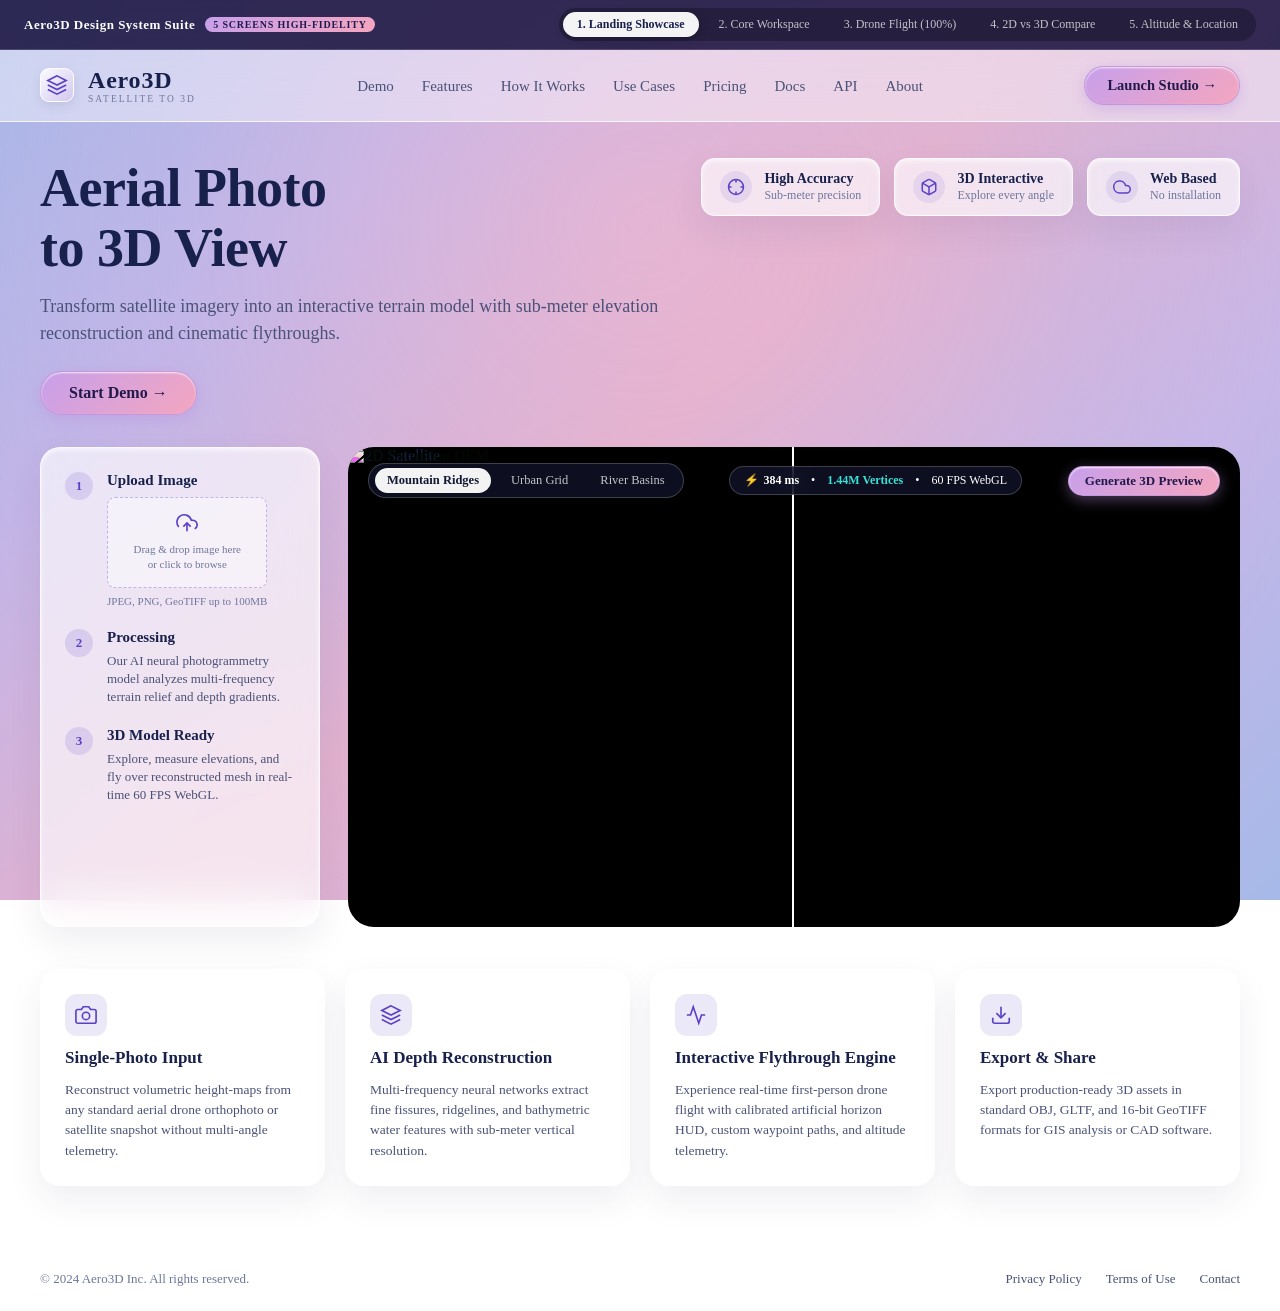
==== commit f5c3d592: "fourth commit - fixes" ====
--- a/Aero3D - Copy/index.html
+++ b/Aero3D - Copy/index.html
@@ -174,60 +174,51 @@
               </div>
             </div>
 
-            <!-- Center/Right Split Demo Stage -->
-            <div id="landing-showcase-stage" class="showcase-stage-card glass-panel">
-              <!-- Top Demo Controls -->
-              <div class="sandbox-top-controls">
-                <!-- Presets -->
-                <div class="tile-preset-selector">
-                  <button class="preset-chip active" data-preset="mountain">Mountain Ridges</button>
-                  <button class="preset-chip" data-preset="urban">Urban Grid</button>
-                  <button class="preset-chip" data-preset="river">River Basins</button>
-                </div>
-
-                <!-- Live Render Stats & Button -->
-                <div style="display: flex; gap: 10px; align-items: center;">
-                  <div class="render-stats-pill">
-                    <span>⚡ <strong id="stat-render-time" class="stat-highlight">384 ms</strong></span>
-                    <span>•</span>
-                    <span id="stat-elevation-points" class="stat-highlight">1.44M Vertices</span>
-                    <span>•</span>
-                    <span>60 FPS WebGL</span>
-                  </div>
-                  <button id="btn-generate-demo" class="btn-primary" style="padding: 7px 16px; font-size: 13px;">
-                    Generate 3D Preview
-                  </button>
-                </div>
-              </div>
-
-              <!-- Interactive Split-Slider Viewer -->
-              <div class="compare-slider-wrapper" style="position: absolute; top: 0; left: 0; width: 100%; height: 100%;">
-                <!-- 2D Layer (Right Base) -->
-                <div class="compare-panel-2d">
-                  <img src="assets/media_1789412458760.jpg" alt="2D Satellite Aerial" class="compare-image-layer" style="object-position: 42% 52%; filter: contrast(1.08);">
-                  <span class="panel-badge badge-2d">2D Satellite Image</span>
-                </div>
-
-                <!-- 3D Layer (Left Split) -->
-                <div id="landing-3d-panel" class="compare-panel-3d" style="width: 50%;">
-                  <img src="assets/media_1789412458750.jpg" alt="3D Rendered Mesh" class="compare-image-layer" style="object-position: 70% 48%; filter: saturate(1.15);">
-                  <span class="panel-badge badge-3d">3D Terrain Model</span>
-                </div>
-
-                <!-- Split Handle -->
-                <div id="landing-split-handle" class="compare-slider-handle" style="left: 50%;">
-                  <div class="handle-circle-grip">&lang; &rang;</div>
-                </div>
-
-                <!-- Floating Canvas Navigation Controls -->
-                <div class="stage-zoom-controls" style="bottom: 24px; right: 20px;">
-                  <button class="zoom-btn" title="Zoom In">+</button>
-                  <button class="zoom-btn" title="Home View">⌂</button>
-                  <button class="zoom-btn" title="Reset Orbit">⟲</button>
-                  <button class="zoom-btn" title="Zoom Out">-</button>
-                </div>
-              </div>
-            </div>
+        <!-- Screen 1: Interactive Showcase Stage -->
+        <div class="showcase-stage-card" id="landing-showcase-stage">
+          <!-- Top Floating Stats & Presets -->
+          <div class="sandbox-top-controls">
+            <div class="tile-preset-selector">
+              <button class="preset-chip active" data-preset="mountain">Mountain Ridges</button>
+              <button class="preset-chip" data-preset="urban">Urban Grid</button>
+              <button class="preset-chip" data-preset="river">River Basins</button>
+            </div>
+
+            <div class="render-stats-pill">
+              <span>⚡ <strong id="stat-render-time">384 ms</strong></span>
+              <span>•</span>
+              <span class="stat-highlight" id="stat-elevation-points">1.44M Vertices</span>
+              <span>•</span>
+              <span>60 FPS WebGL</span>
+            </div>
+
+            <button class="btn-primary" id="btn-generate-demo" style="padding: 6px 16px; font-size: 13px;">
+              Generate 3D Preview
+            </button>
+          </div>
+
+          <!-- 2D Satellite Background Layer -->
+          <div class="landing-layer-2d" style="position: absolute; inset: 0; overflow: hidden;">
+            <img id="landing-img-2d" 
+                 src="https://images.unsplash.com/photo-1464822759023-fed622ff2c3b?auto=format&fit=crop&w=1400&q=80" 
+                 alt="2D Satellite" 
+                 style="width: 100%; height: 100%; object-fit: cover; display: block;" />
+          </div>
+
+          <!-- 3D Neural Extrusion Overlay (Wipe Panel) -->
+          <div class="landing-layer-3d" id="landing-3d-panel" 
+               style="position: absolute; top: 0; left: 0; width: 50%; height: 100%; overflow: hidden; border-right: 2px solid #fff; box-shadow: 4px 0 16px rgba(0,0,0,0.5); z-index: 10;">
+            <img id="landing-img-3d" 
+                 src="https://images.unsplash.com/photo-1464822759023-fed622ff2c3b?auto=format&fit=crop&w=1400&q=80" 
+                 alt="3D Extrusion DEM" 
+                 style="width: 100cqw; min-width: 800px; height: 100%; object-fit: cover; filter: contrast(140%) brightness(90%) hue-rotate(190deg);" />
+          </div>
+
+          <!-- Draggable Split Handle -->
+          <div class="compare-slider-handle" id="landing-split-handle" style="left: 50%; z-index: 25;">
+            <div class="handle-circle-grip">⬌</div>
+          </div>
+        </div>
 
           </div>
 
@@ -679,42 +670,20 @@
             </div>
           </div>
 
-          <!-- Comparison Viewport Stage (Side-by-Side Split Slider) -->
-          <div class="compare-stage-card">
-            <div id="compare-slider-wrapper" class="compare-slider-wrapper">
-              
-              <!-- Left Panel: 2D Satellite Image -->
-              <div class="compare-panel-2d">
-                <img id="compare-img-2d" src="assets/media_1789412458760.jpg" alt="Source 2D Satellite" class="compare-image-layer" style="object-position: 42% 52%;">
-                <span class="panel-badge badge-2d">Source Satellite 2D (Sentinel-2 High-Res &bull; 0.5m GSD)</span>
-                
-                <!-- Coordinate Grid Lines -->
-                <div class="coord-grid-overlay">
-                  <span class="coord-grid-ticks">35&deg; 50' N / 120&deg; 16' E &bull; Grid 500m</span>
-                </div>
-              </div>
-
-              <!-- Right Panel: Synchronized 3D Textured Relief Mesh -->
-              <div id="compare-panel-3d" class="compare-panel-3d">
-                <img id="compare-img-3d" src="assets/media_1789412458750.jpg" alt="Extruded 3D Relief Mesh" class="compare-image-layer" style="object-position: 70% 48%;">
-                <span class="panel-badge badge-3d">Aero3D Neural DEM (Extruded Surface Relief)</span>
-                
-                <!-- Coordinate Grid Lines for 3D -->
-                <div class="coord-grid-overlay"></div>
-              </div>
-
-              <!-- Peak Elevation Difference Map Overlay Layer -->
-              <div id="difference-overlay-layer" class="difference-overlay-layer">
-                <canvas id="difference-canvas"></canvas>
-              </div>
-
-              <!-- Central Draggable Split Slider Handle -->
-              <div id="compare-slider-handle" class="compare-slider-handle">
-                <div class="handle-circle-grip">&lang; &rang;</div>
-              </div>
-
-            </div>
-          </div>
+        <!-- Screen 4 Main Stage: 50% 3D + 50% 2D -->
+        <div class="compare-stage-card">
+          <!-- Left: Real Interactive 3D Canvas -->
+          <div class="compare-split-half compare-3d-box">
+            <span class="panel-badge badge-3d">Aero3D Interactive DEM (WebGL)</span>
+            <div id="compare-webgl-container" style="width: 100%; height: 100%;"></div>
+          </div>
+
+          <!-- Right: Flat Source Satellite 2D Image -->
+          <div class="compare-split-half compare-2d-box">
+            <span class="panel-badge badge-2d">Source Satellite 2D (Original)</span>
+            <img id="compare-img-2d" src="assets/media_1789412458760.jpg" alt="Satellite 2D" />
+          </div>
+        </div>
 
         </div>
       </section>
--- a/Aero3D - Copy/css/layout.css
+++ b/Aero3D - Copy/css/layout.css
@@ -449,6 +449,7 @@
   border-radius: var(--radius-xl);
   min-height: 480px;
   background: #000;
+  container-type: inline-size;
 }
 
 .sandbox-top-controls {
--- a/Aero3D - Copy/css/components.css
+++ b/Aero3D - Copy/css/components.css
@@ -414,7 +414,7 @@
   font-weight: 600;
 }
 
-/* Comparison Viewport Stage */
+/* Screen 4: Side-by-Side 50/50 Comparison */
 .compare-stage-card {
   position: relative;
   flex: 1;
@@ -422,47 +422,103 @@
   overflow: hidden;
   border: var(--glass-border);
   box-shadow: var(--glass-shadow-lg);
-  display: flex;
-  background: #000;
-}
-
-/* Side-by-side split slider layout */
+  display: flex !important;
+  flex-direction: row !important;
+  background: #0d121f;
+  min-height: 480px;
+  gap: 2px;
+}
+
+.compare-split-half {
+  flex: 1;
+  position: relative;
+  height: 100%;
+  overflow: hidden;
+  background: #101625;
+}
+
+.compare-3d-box {
+  border-right: 2px solid rgba(255, 255, 255, 0.2);
+  cursor: grab;
+}
+
+.compare-3d-box:active {
+  cursor: grabbing;
+}
+
+#compare-webgl-container {
+  width: 100%;
+  height: 100%;
+  position: relative;
+  overflow: hidden;
+}
+
+#compare-webgl-container canvas {
+  display: block;
+  width: 100% !important;
+  height: 100% !important;
+}
+
+.compare-2d-box {
+  display: flex;
+  align-items: center;
+  justify-content: center;
+  background: #090d16;
+}
+
+.compare-2d-box img {
+  width: 100%;
+  height: 100%;
+  object-fit: cover;
+  display: block;
+}
+
+.compare-slider-handle {
+  display: none !important;
+}
+
+/* Container query root */
 .compare-slider-wrapper {
   position: relative;
-  width: 100%;
-  height: 100%;
+  width: 100% !important;
+  height: 100% !important;
+  min-height: 480px;
   overflow: hidden;
   user-select: none;
 }
 
+/* 2D Background (Full viewport behind) */
 .compare-panel-2d {
+  position: absolute !important;
+  top: 0 !important;
+  left: 0 !important;
+  width: 100% !important;
+  height: 100% !important;
+  overflow: hidden !important;
+  background: #0d121f;
+}
+
+/* 3D Foreground (Clipped by slider handle) */
+.compare-panel-3d {
+  position: absolute !important;
+  top: 0 !important;
+  left: 0 !important;
+  width: 50%;
+  height: 100% !important;
+  overflow: hidden !important;
+  background: #0d121f;
+  z-index: 10;
+  border-right: 3px solid #ffffff !important;
+  box-shadow: 4px 0 18px rgba(0, 0, 0, 0.6);
+}
+
+/* Both images lock to 100cqw (full width of outer stage) so they overlay 1:1 */
+.compare-panel-2d .compare-image-layer,
+.compare-panel-3d .compare-image-layer {
   position: absolute;
   top: 0;
   left: 0;
-  width: 100%;
-  height: 100%;
-  overflow: hidden;
-  background: #101625;
-}
-
-.compare-panel-3d {
-  position: absolute;
-  top: 0;
-  left: 0;
-  width: 50%;
-  height: 100%;
-  overflow: hidden;
-  background: #1a2035;
-  border-right: 2px solid rgba(255, 255, 255, 0.95);
-  box-shadow: 4px 0 20px rgba(0, 0, 0, 0.4);
-  z-index: 10;
-}
-
-.compare-image-layer {
-  position: absolute;
-  top: 0;
-  left: 0;
-  width: 100%;
+  width: 100cqw;
   height: 100%;
   object-fit: cover;
   pointer-events: none;
@@ -535,11 +591,12 @@
   width: 4px;
   background: #fff;
   cursor: ew-resize;
-  z-index: 25;
+  z-index: 30;
   transform: translateX(-50%);
   display: flex;
   align-items: center;
   justify-content: center;
+  pointer-events: auto;
 }
 
 .handle-circle-grip {
@@ -547,14 +604,20 @@
   height: 42px;
   border-radius: 50%;
   background: #fff;
-  box-shadow: 0 4px 16px rgba(0, 0, 0, 0.35);
+  box-shadow: 0 4px 16px rgba(0, 0, 0, 0.45);
   display: flex;
   align-items: center;
   justify-content: center;
   color: var(--text-primary);
-  font-size: 15px;
+  font-size: 14px;
   font-weight: bold;
   letter-spacing: -1px;
+  cursor: grab;
+  user-select: none;
+}
+
+.handle-circle-grip:active {
+  cursor: grabbing;
 }
 
 /* Difference-Map Peak Overlay Canvas */
@@ -572,6 +635,13 @@
 
 .difference-overlay-layer.visible {
   opacity: 0.65;
+}
+
+#compare-img-2d {
+  width: 100%;
+  height: 100%;
+  object-fit: cover;
+  display: block;
 }
 
 /* =========================================================
